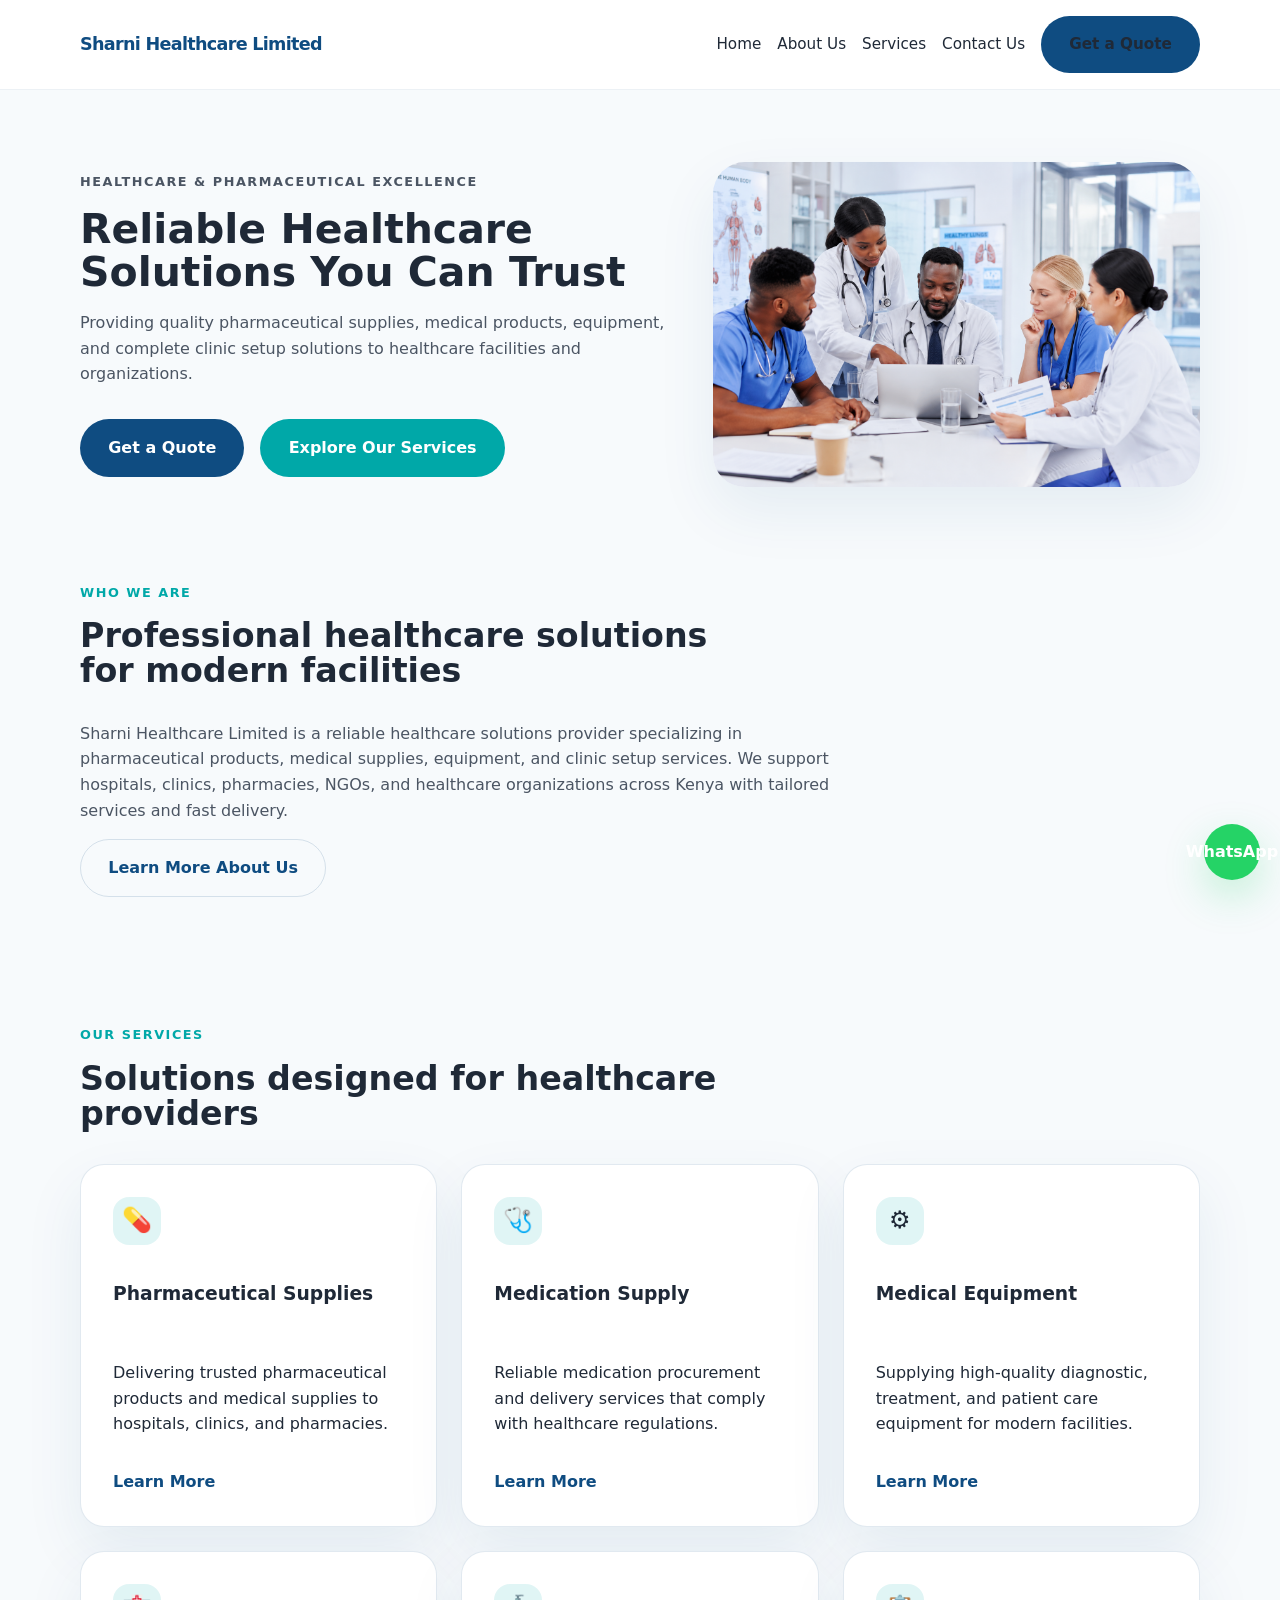
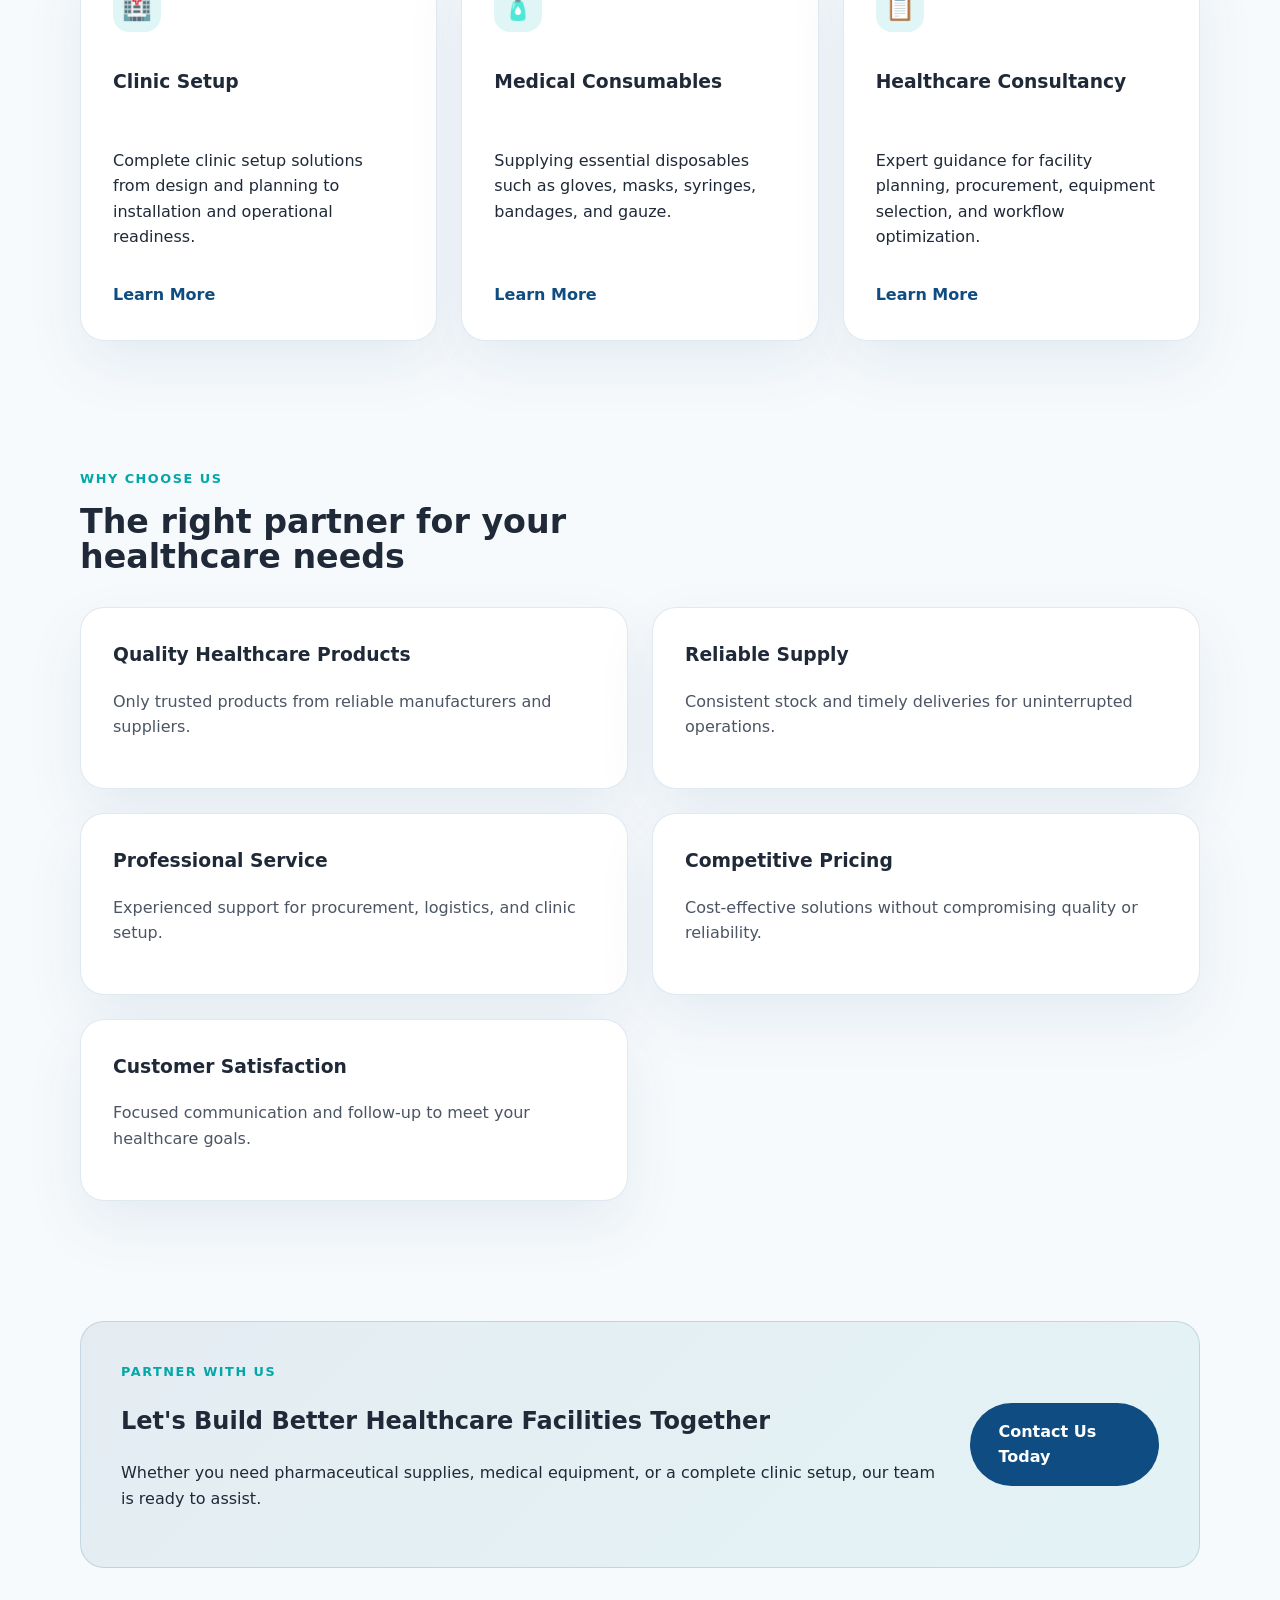
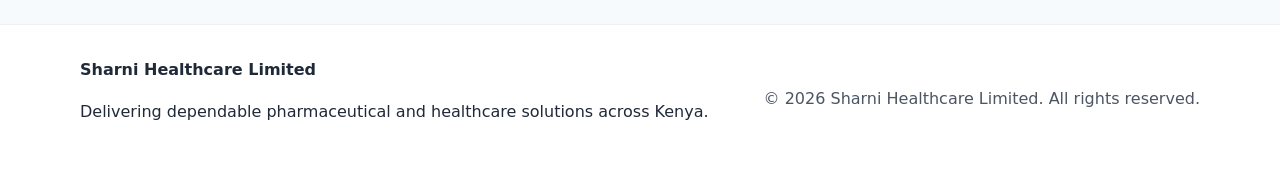
==== index.html @ fd028406 "Initial healthcare website" ====
<!DOCTYPE html>
<html lang="en">
<head>
  <meta charset="UTF-8" />
  <meta name="viewport" content="width=device-width, initial-scale=1.0" />
  <title>Sharni Healthcare Limited | Pharmaceutical & Healthcare Solutions</title>
  <meta name="description" content="Professional pharmaceutical supplies, medication, medical equipment, clinic setup, and healthcare solutions in Kenya." />
  <link rel="stylesheet" href="styles.css" />
</head>
<body>
  <header class="site-header">
    <div class="container header-inner">
      <a href="index.html" class="brand">Sharni Healthcare Limited</a>
      <button class="nav-toggle" aria-label="Toggle navigation">
        <span></span>
        <span></span>
        <span></span>
      </button>
      <nav class="site-nav">
        <a href="index.html">Home</a>
        <a href="about.html">About Us</a>
        <a href="services.html">Services</a>
        <a href="contact.html">Contact Us</a>
        <a href="contact.html" class="btn btn-primary nav-quote">Get a Quote</a>
      </nav>
    </div>
  </header>

  <main>
    <section class="hero">
      <div class="hero-content container">
        <div class="hero-copy">
          <p class="eyebrow">Healthcare & Pharmaceutical Excellence</p>
          <h1>Reliable Healthcare Solutions You Can Trust</h1>
          <p>Providing quality pharmaceutical supplies, medical products, equipment, and complete clinic setup solutions to healthcare facilities and organizations.</p>
          <div class="hero-actions">
            <a href="contact.html" class="btn btn-primary">Get a Quote</a>
            <a href="services.html" class="btn btn-secondary">Explore Our Services</a>
          </div>
        </div>
        <div class="hero-media">
          <img src="images/proffessionals.png" alt="Healthcare professionals collaborating in a medical environment" />
        </div>
      </div>
    </section>

    <section class="section intro-section" id="who-we-are">
      <div class="container">
        <div class="section-head">
          <p class="eyebrow">Who We Are</p>
          <h2>Professional healthcare solutions for modern facilities</h2>
        </div>
        <div class="section-copy">
          <p>Sharni Healthcare Limited is a reliable healthcare solutions provider specializing in pharmaceutical products, medical supplies, equipment, and clinic setup services. We support hospitals, clinics, pharmacies, NGOs, and healthcare organizations across Kenya with tailored services and fast delivery.</p>
          <a href="about.html" class="btn btn-tertiary">Learn More About Us</a>
        </div>
      </div>
    </section>

    <section class="section services-preview">
      <div class="container">
        <div class="section-head">
          <p class="eyebrow">Our Services</p>
          <h2>Solutions designed for healthcare providers</h2>
        </div>
        <div class="card-grid">
          <article class="service-card">
            <div class="icon">💊</div>
            <h3>Pharmaceutical Supplies</h3>
            <p>Delivering trusted pharmaceutical products and medical supplies to hospitals, clinics, and pharmacies.</p>
            <a href="services.html#pharmaceutical" class="link-button">Learn More</a>
          </article>
          <article class="service-card">
            <div class="icon">🩺</div>
            <h3>Medication Supply</h3>
            <p>Reliable medication procurement and delivery services that comply with healthcare regulations.</p>
            <a href="services.html#medication" class="link-button">Learn More</a>
          </article>
          <article class="service-card">
            <div class="icon">⚙️</div>
            <h3>Medical Equipment</h3>
            <p>Supplying high-quality diagnostic, treatment, and patient care equipment for modern facilities.</p>
            <a href="services.html#equipment" class="link-button">Learn More</a>
          </article>
          <article class="service-card">
            <div class="icon">🏥</div>
            <h3>Clinic Setup</h3>
            <p>Complete clinic setup solutions from design and planning to installation and operational readiness.</p>
            <a href="services.html#clinic-setup" class="link-button">Learn More</a>
          </article>
          <article class="service-card">
            <div class="icon">🧴</div>
            <h3>Medical Consumables</h3>
            <p>Supplying essential disposables such as gloves, masks, syringes, bandages, and gauze.</p>
            <a href="services.html#consumables" class="link-button">Learn More</a>
          </article>
          <article class="service-card">
            <div class="icon">📋</div>
            <h3>Healthcare Consultancy</h3>
            <p>Expert guidance for facility planning, procurement, equipment selection, and workflow optimization.</p>
            <a href="services.html#consultancy" class="link-button">Learn More</a>
          </article>
        </div>
      </div>
    </section>

    <section class="section why-choose">
      <div class="container">
        <div class="section-head">
          <p class="eyebrow">Why Choose Us</p>
          <h2>The right partner for your healthcare needs</h2>
        </div>
        <div class="benefits-grid">
          <div class="benefit-card"><h3>Quality Healthcare Products</h3><p>Only trusted products from reliable manufacturers and suppliers.</p></div>
          <div class="benefit-card"><h3>Reliable Supply</h3><p>Consistent stock and timely deliveries for uninterrupted operations.</p></div>
          <div class="benefit-card"><h3>Professional Service</h3><p>Experienced support for procurement, logistics, and clinic setup.</p></div>
          <div class="benefit-card"><h3>Competitive Pricing</h3><p>Cost-effective solutions without compromising quality or reliability.</p></div>
          <div class="benefit-card"><h3>Customer Satisfaction</h3><p>Focused communication and follow-up to meet your healthcare goals.</p></div>
        </div>
      </div>
    </section>

    <section class="section cta-section">
      <div class="container cta-panel">
        <div>
          <p class="eyebrow">Partner with us</p>
          <h2>Let's Build Better Healthcare Facilities Together</h2>
          <p>Whether you need pharmaceutical supplies, medical equipment, or a complete clinic setup, our team is ready to assist.</p>
        </div>
        <a href="contact.html" class="btn btn-primary">Contact Us Today</a>
      </div>
    </section>
  </main>

  <footer class="site-footer">
    <div class="container footer-inner">
      <div>
        <p class="footer-brand">Sharni Healthcare Limited</p>
        <p>Delivering dependable pharmaceutical and healthcare solutions across Kenya.</p>
      </div>
      <p class="footer-copy">© 2026 Sharni Healthcare Limited. All rights reserved.</p>
    </div>
  </footer>

  <a href="https://wa.me/254000000000" class="whatsapp-float" aria-label="Contact us on WhatsApp">WhatsApp</a>
  <script src="script.js"></script>
</body>
</html>
---- styles.css ----
:root {
  --primary: #0F4C81;
  --secondary: #00A8A8;
  --background: #F7FAFC;
  --surface: #FFFFFF;
  --text: #1F2937;
  --muted: #4B5563;
  --border: rgba(15, 76, 129, 0.12);
  --shadow: 0 24px 60px rgba(15, 76, 129, 0.08);
  --radius: 24px;
}

* {
  box-sizing: border-box;
}

html {
  scroll-behavior: smooth;
}

body {
  margin: 0;
  background: var(--background);
  color: var(--text);
  font-family: Inter, system-ui, -apple-system, BlinkMacSystemFont, 'Segoe UI', sans-serif;
  line-height: 1.6;
}

a {
  color: inherit;
  text-decoration: none;
}

img {
  max-width: 100%;
  display: block;
}

.container {
  width: min(1120px, calc(100% - 2rem));
  margin: 0 auto;
}

.site-header {
  position: sticky;
  top: 0;
  z-index: 20;
  background: rgba(255,255,255,0.95);
  backdrop-filter: blur(14px);
  border-bottom: 1px solid rgba(15, 76, 129, 0.08);
}

.header-inner {
  display: flex;
  justify-content: space-between;
  align-items: center;
  gap: 1rem;
  padding: 1rem 0;
}

.brand {
  font-weight: 700;
  font-size: 1.1rem;
  letter-spacing: -0.04em;
  color: var(--primary);
}

.site-nav {
  display: flex;
  align-items: center;
  gap: 1rem;
  flex-wrap: wrap;
}

.site-nav a {
  font-size: 0.95rem;
  color: var(--text);
}

.nav-quote {
  padding: 0.85rem 1.35rem;
}

.nav-toggle {
  display: none;
  border: none;
  background: transparent;
  cursor: pointer;
  gap: 0.3rem;
  padding: 0.5rem;
}

.nav-toggle span {
  width: 24px;
  height: 3px;
  display: block;
  background: var(--text);
  border-radius: 999px;
}

.hero {
  padding: 4.5rem 0 2rem;
}

.hero-content {
  display: grid;
  grid-template-columns: minmax(0, 1.2fr) minmax(320px, 1fr);
  align-items: center;
  gap: 3rem;
}

.hero-copy {
  max-width: 620px;
}

.eyebrow {
  margin: 0 0 1rem;
  color: var(--secondary);
  font-weight: 700;
  text-transform: uppercase;
  letter-spacing: 0.12em;
  font-size: 0.8rem;
}

.hero-copy h1,
.page-hero h1,
.section-head h2 {
  margin: 0;
  font-size: clamp(2rem, 3.2vw, 3.75rem);
  line-height: 1.05;
}

.hero-copy p,
.section-copy p,
.page-hero p,
.benefit-card p,
.service-block p,
.value-card p,
.contact-info div {
  color: var(--muted);
}

.hero-actions {
  display: flex;
  gap: 1rem;
  flex-wrap: wrap;
  margin-top: 2rem;
}

.btn {
  display: inline-flex;
  align-items: center;
  justify-content: center;
  border-radius: 999px;
  border: 1px solid transparent;
  padding: 0.95rem 1.7rem;
  font-weight: 700;
  transition: transform 0.25s ease, background-color 0.25s ease, color 0.25s ease, border-color 0.25s ease;
}

.btn:hover {
  transform: translateY(-2px);
}

.btn-primary {
  background: var(--primary);
  color: #fff;
}

.btn-primary:hover {
  background: #093556;
}

.btn-secondary {
  background: var(--secondary);
  color: #fff;
}

.btn-secondary:hover {
  background: #008e8e;
}

.btn-tertiary {
  background: transparent;
  color: var(--primary);
  border-color: rgba(15, 76, 129, 0.15);
}

.hero-media {
  border-radius: 32px;
  overflow: hidden;
  box-shadow: var(--shadow);
}

.section {
  padding: 4rem 0;
}

.section-head {
  max-width: 660px;
  margin-bottom: 2rem;
}

.section-head h2 {
  font-size: clamp(2rem, 2.6vw, 2.75rem);
}

.section-copy {
  max-width: 760px;
}

.card-grid {
  display: grid;
  grid-template-columns: repeat(3, minmax(0, 1fr));
  gap: 1.5rem;
}

.service-card,
.value-card,
.benefit-card,
.image-card,
.map-card,
.contact-info-panel,
.contact-form-panel {
  background: var(--surface);
  border: 1px solid var(--border);
  border-radius: var(--radius);
  box-shadow: var(--shadow);
  padding: 2rem;
}

.service-card {
  display: flex;
  flex-direction: column;
  gap: 1rem;
}

.service-card:hover {
  transform: translateY(-4px);
}

.icon {
  width: 3rem;
  height: 3rem;
  display: grid;
  place-items: center;
  border-radius: 1rem;
  background: rgba(0, 168, 168, 0.12);
  font-size: 1.5rem;
}

.link-button {
  margin-top: auto;
  color: var(--primary);
  font-weight: 700;
}

.benefits-grid,
.values-grid,
.about-grid,
.contact-grid {
  display: grid;
  gap: 1.5rem;
}

.benefits-grid {
  grid-template-columns: repeat(2, minmax(0, 1fr));
}

.benefit-card {
  padding: 2rem;
}

.benefit-card h3,
.value-card h3,
.service-block h2 {
  margin-top: 0;
}

.cta-section {
  padding: 3.5rem 0;
}

.cta-panel {
  display: flex;
  align-items: center;
  justify-content: space-between;
  gap: 2rem;
  background: linear-gradient(135deg, rgba(15, 76, 129, 0.08), rgba(0, 168, 168, 0.08));
  border: 1px solid rgba(15, 76, 129, 0.16);
  border-radius: var(--radius);
  padding: 2.5rem;
}

.page-hero {
  padding: 5rem 0 3rem;
}

.page-hero-alt {
  background: linear-gradient(180deg, #f8fbff 0%, #ffffff 100%);
  padding: 4rem 0;
}

.service-block {
  display: grid;
  grid-template-columns: 1fr 280px;
  gap: 2rem;
  align-items: start;
  margin-bottom: 2rem;
}

.service-list ul {
  list-style: none;
  margin: 0;
  padding: 0;
  color: var(--text);
}

.service-list li {
  position: relative;
  padding-left: 1.5rem;
  margin-bottom: 0.85rem;
}

.service-list li::before {
  content: '•';
  position: absolute;
  left: 0;
  color: var(--secondary);
}

.contact-section {
  padding-bottom: 5rem;
}

.contact-grid {
  grid-template-columns: 1.1fr 0.9fr;
}

.contact-info-panel {
  display: grid;
  gap: 1.5rem;
}

.contact-info div {
  padding: 0.7rem 0;
  border-bottom: 1px solid rgba(15, 76, 129, 0.08);
}

.contact-info div:last-child {
  border-bottom: none;
}

.map-card {
  overflow: hidden;
  border-radius: 24px;
  height: 320px;
}

.map-card iframe {
  width: 100%;
  height: 100%;
  border: 0;
}

.contact-form {
  display: grid;
  gap: 1rem;
}

.form-row {
  display: grid;
  gap: 0.5rem;
}

.form-row label {
  font-weight: 600;
}

.form-row input,
.form-row textarea {
  width: 100%;
  border: 1px solid rgba(15, 76, 129, 0.13);
  border-radius: 16px;
  padding: 1rem;
  background: #fff;
  color: var(--text);
}

.form-row input:focus,
.form-row textarea:focus {
  outline: none;
  border-color: var(--secondary);
  box-shadow: 0 0 0 4px rgba(0, 168, 168, 0.15);
}

.form-message {
  margin: 0;
  color: var(--primary);
  min-height: 2rem;
}

.site-footer {
  background: var(--surface);
  border-top: 1px solid rgba(15, 76, 129, 0.08);
}

.footer-inner {
  display: flex;
  justify-content: space-between;
  align-items: center;
  gap: 1rem;
  padding: 2rem 0;
}

.footer-brand {
  font-weight: 700;
  margin: 0 0 0.25rem;
}

.footer-copy {
  margin: 0;
  color: var(--muted);
}

.whatsapp-float {
  position: fixed;
  right: 1.25rem;
  bottom: 1.25rem;
  z-index: 30;
  display: inline-flex;
  align-items: center;
  justify-content: center;
  width: 3.5rem;
  height: 3.5rem;
  border-radius: 50%;
  background: #25D366;
  color: #fff;
  font-weight: 700;
  text-decoration: none;
  box-shadow: 0 16px 40px rgba(37, 211, 102, 0.25);
}

@media (max-width: 1024px) {
  .hero-content,
  .service-block,
  .about-grid,
  .values-grid,
  .contact-grid,
  .benefits-grid,
  .card-grid {
    grid-template-columns: 1fr;
  }

  .cta-panel {
    text-align: center;
    justify-items: center;
  }
}

@media (max-width: 768px) {
  .site-nav {
    position: fixed;
    top: 72px;
    right: 1rem;
    left: 1rem;
    background: rgba(255,255,255,0.98);
    border: 1px solid rgba(15, 76, 129, 0.1);
    box-shadow: 0 24px 80px rgba(15, 76, 129, 0.12);
    flex-direction: column;
    gap: 0;
    padding: 1rem;
    border-radius: 20px;
    transform: translateY(-120%);
    opacity: 0;
    pointer-events: none;
    transition: transform 0.3s ease, opacity 0.3s ease;
  }

  .site-nav.open {
    transform: translateY(0);
    opacity: 1;
    pointer-events: auto;
  }

  .site-nav a {
    padding: 0.9rem 0;
    border-bottom: 1px solid rgba(15, 76, 129, 0.08);
  }

  .site-nav a:last-child {
    border-bottom: none;
  }

  .nav-toggle {
    display: inline-flex;
  }

  .hero {
    padding-top: 3rem;
  }

  .section {
    padding: 3rem 0;
  }

  .hero-copy h1,
  .page-hero h1,
  .section-head h2 {
    font-size: 2.5rem;
  }

  .contact-section {
    padding-bottom: 3rem;
  }

  .footer-inner {
    flex-direction: column;
    align-items: flex-start;
  }
}

@media (max-width: 520px) {
  .container {
    width: calc(100% - 1.5rem);
  }

  .hero-actions,
  .cta-panel {
    flex-direction: column;
    align-items: stretch;
  }

  .btn {
    width: 100%;
  }

  .section-head h2 {
    font-size: 2rem;
  }

  .form-row input,
  .form-row textarea {
    padding: 0.95rem;
  }
}
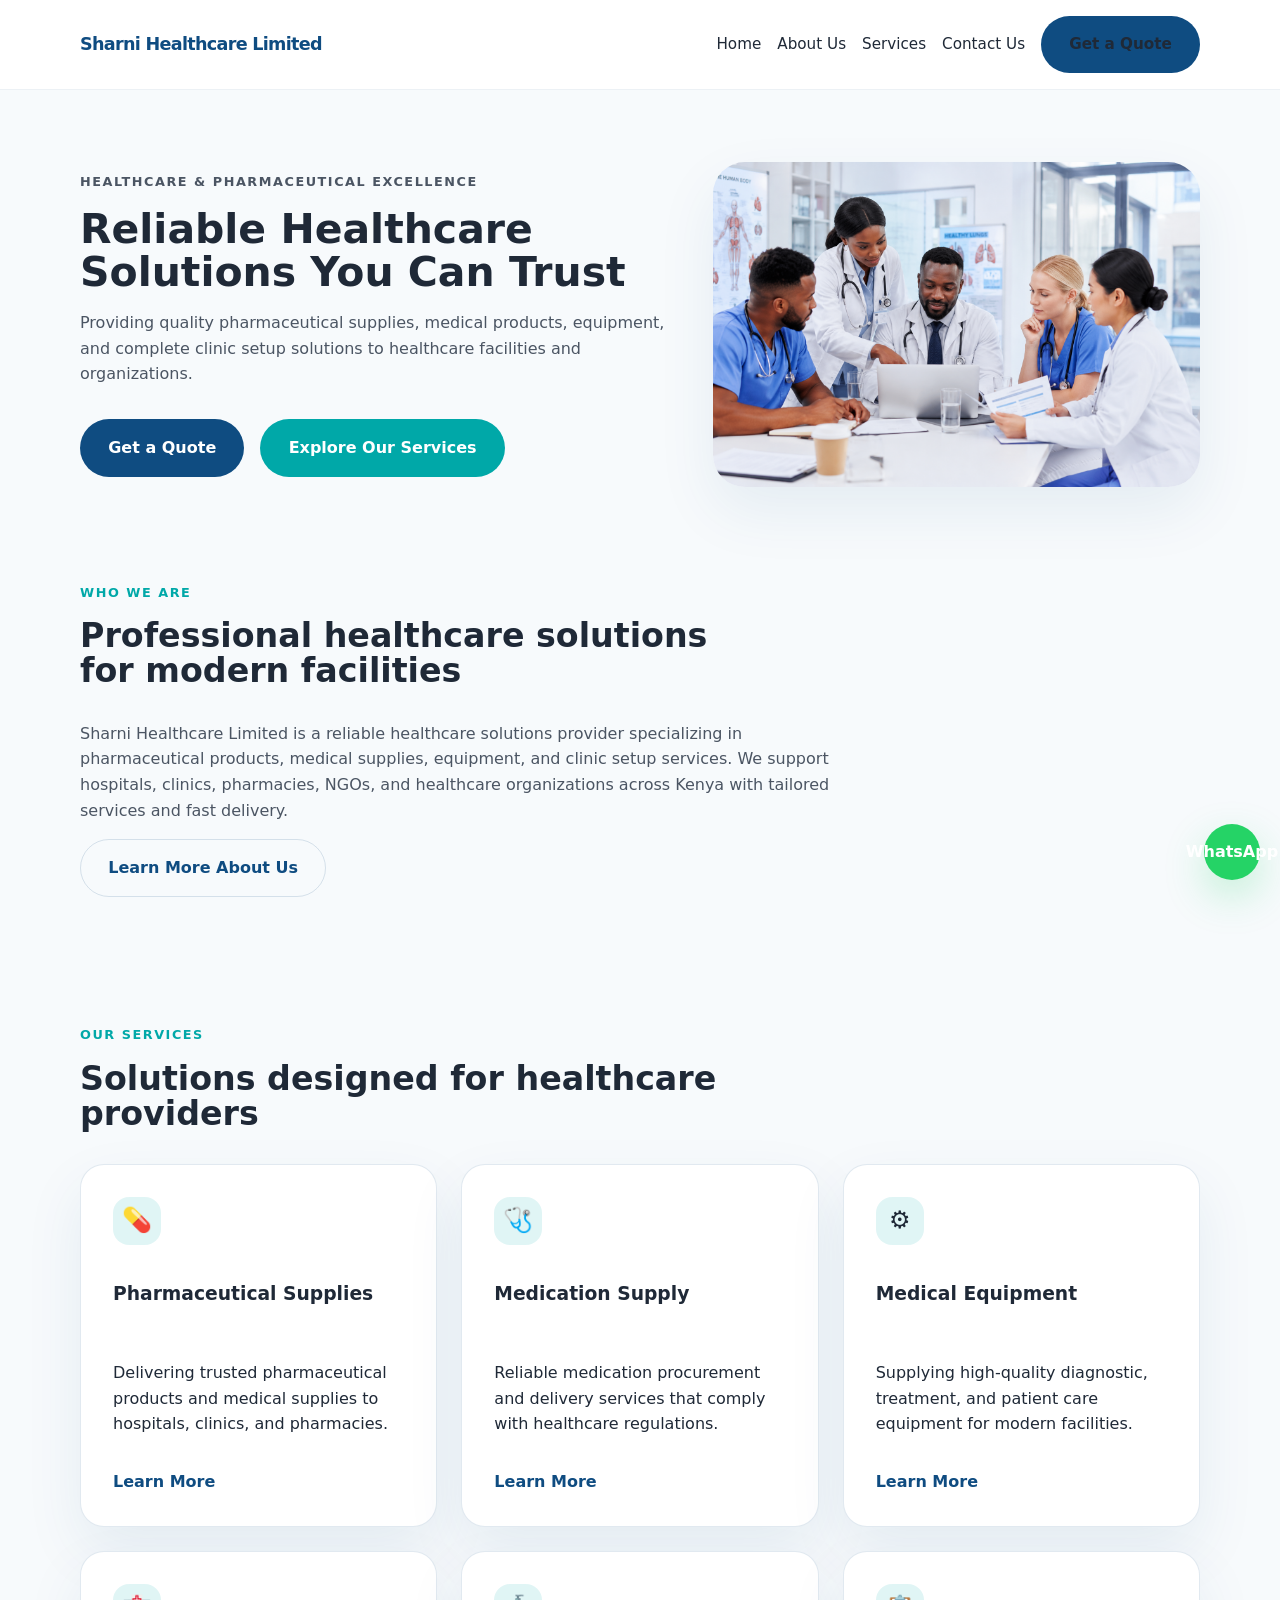
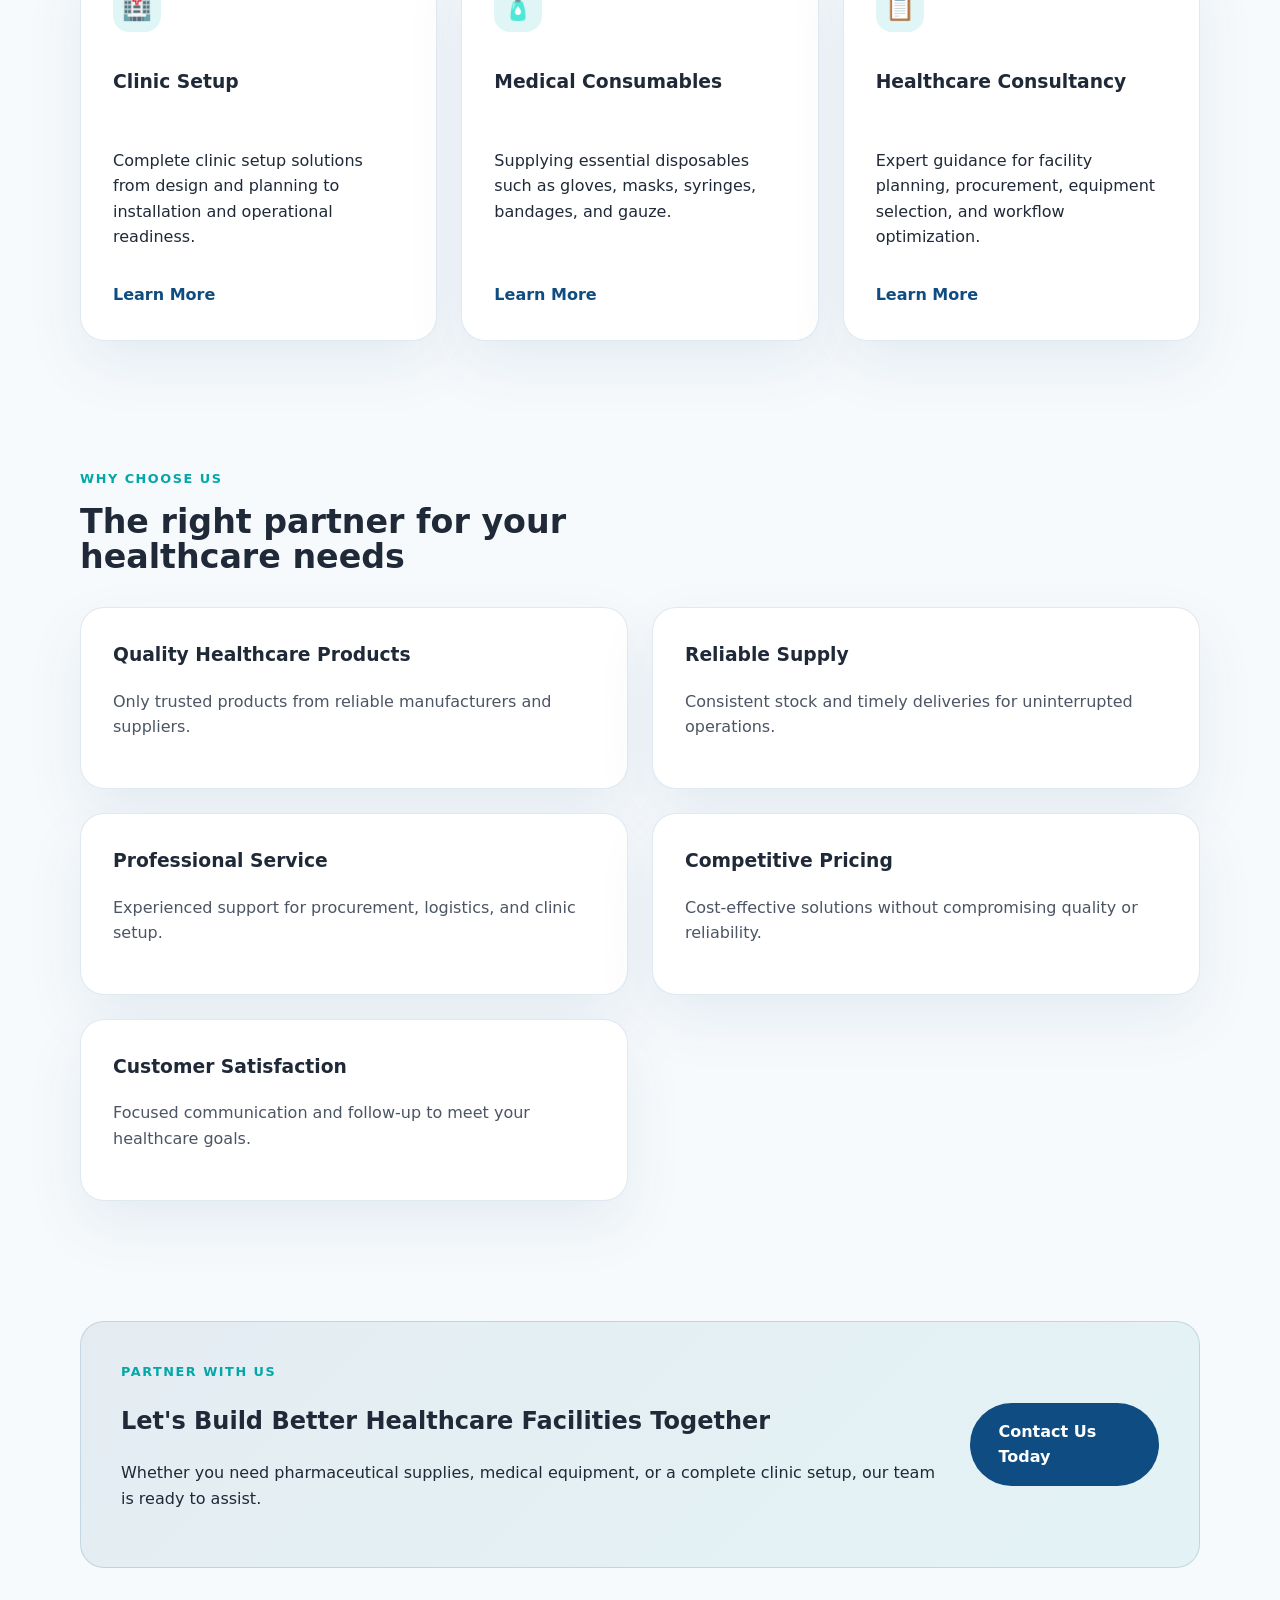
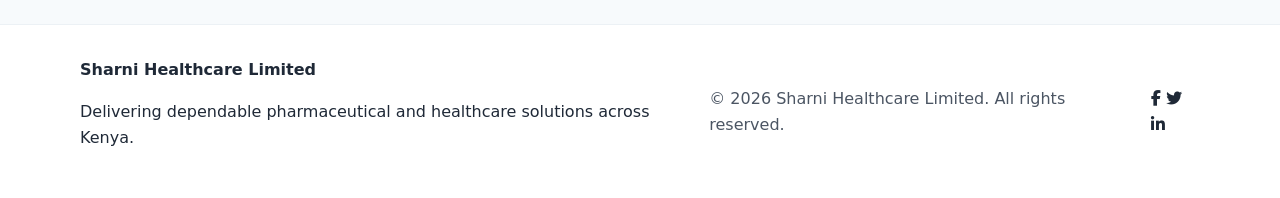
==== commit f49d0d16: "Update contact form" ====
--- a/index.html
+++ b/index.html
@@ -6,6 +6,10 @@
   <title>Sharni Healthcare Limited | Pharmaceutical & Healthcare Solutions</title>
   <meta name="description" content="Professional pharmaceutical supplies, medication, medical equipment, clinic setup, and healthcare solutions in Kenya." />
   <link rel="stylesheet" href="styles.css" />
+  <link
+  rel="stylesheet"
+  href="https://cdnjs.cloudflare.com/ajax/libs/font-awesome/6.5.2/css/all.min.css"
+   >
 </head>
 <body>
   <header class="site-header">
@@ -139,10 +143,15 @@
         <p>Delivering dependable pharmaceutical and healthcare solutions across Kenya.</p>
       </div>
       <p class="footer-copy">© 2026 Sharni Healthcare Limited. All rights reserved.</p>
+      <div class="social-links">
+        <a href="https://www.facebook.com/sharnihealthcare" target="_blank" aria-label="Follow us on Facebook"><i class="fab fa-facebook-f"></i></a>
+        <a href="https://www.twitter.com/sharnihealthcare" target="_blank" aria-label="Follow us on Twitter"><i class="fab fa-twitter"></i></a>
+        <a href="https://www.linkedin.com/company/sharnihealthcare" target="_blank" aria-label="Follow us on LinkedIn"><i class="fab fa-linkedin-in"></i></a>
+      </div>
     </div>
   </footer>
 
-  <a href="https://wa.me/254000000000" class="whatsapp-float" aria-label="Contact us on WhatsApp">WhatsApp</a>
+  <a href="https://wa.me/+25419205666" class="whatsapp-float" aria-label="Contact us on WhatsApp">WhatsApp</a>
   <script src="script.js"></script>
 </body>
 </html>
--- a/styles.css
+++ b/styles.css
@@ -543,4 +543,12 @@
   .form-row textarea {
     padding: 0.95rem;
   }
-}
+
+#social-links {
+  display: flex;
+  gap: 1rem;
+  margin-top: 1rem;
+  
+  
+}
+   }
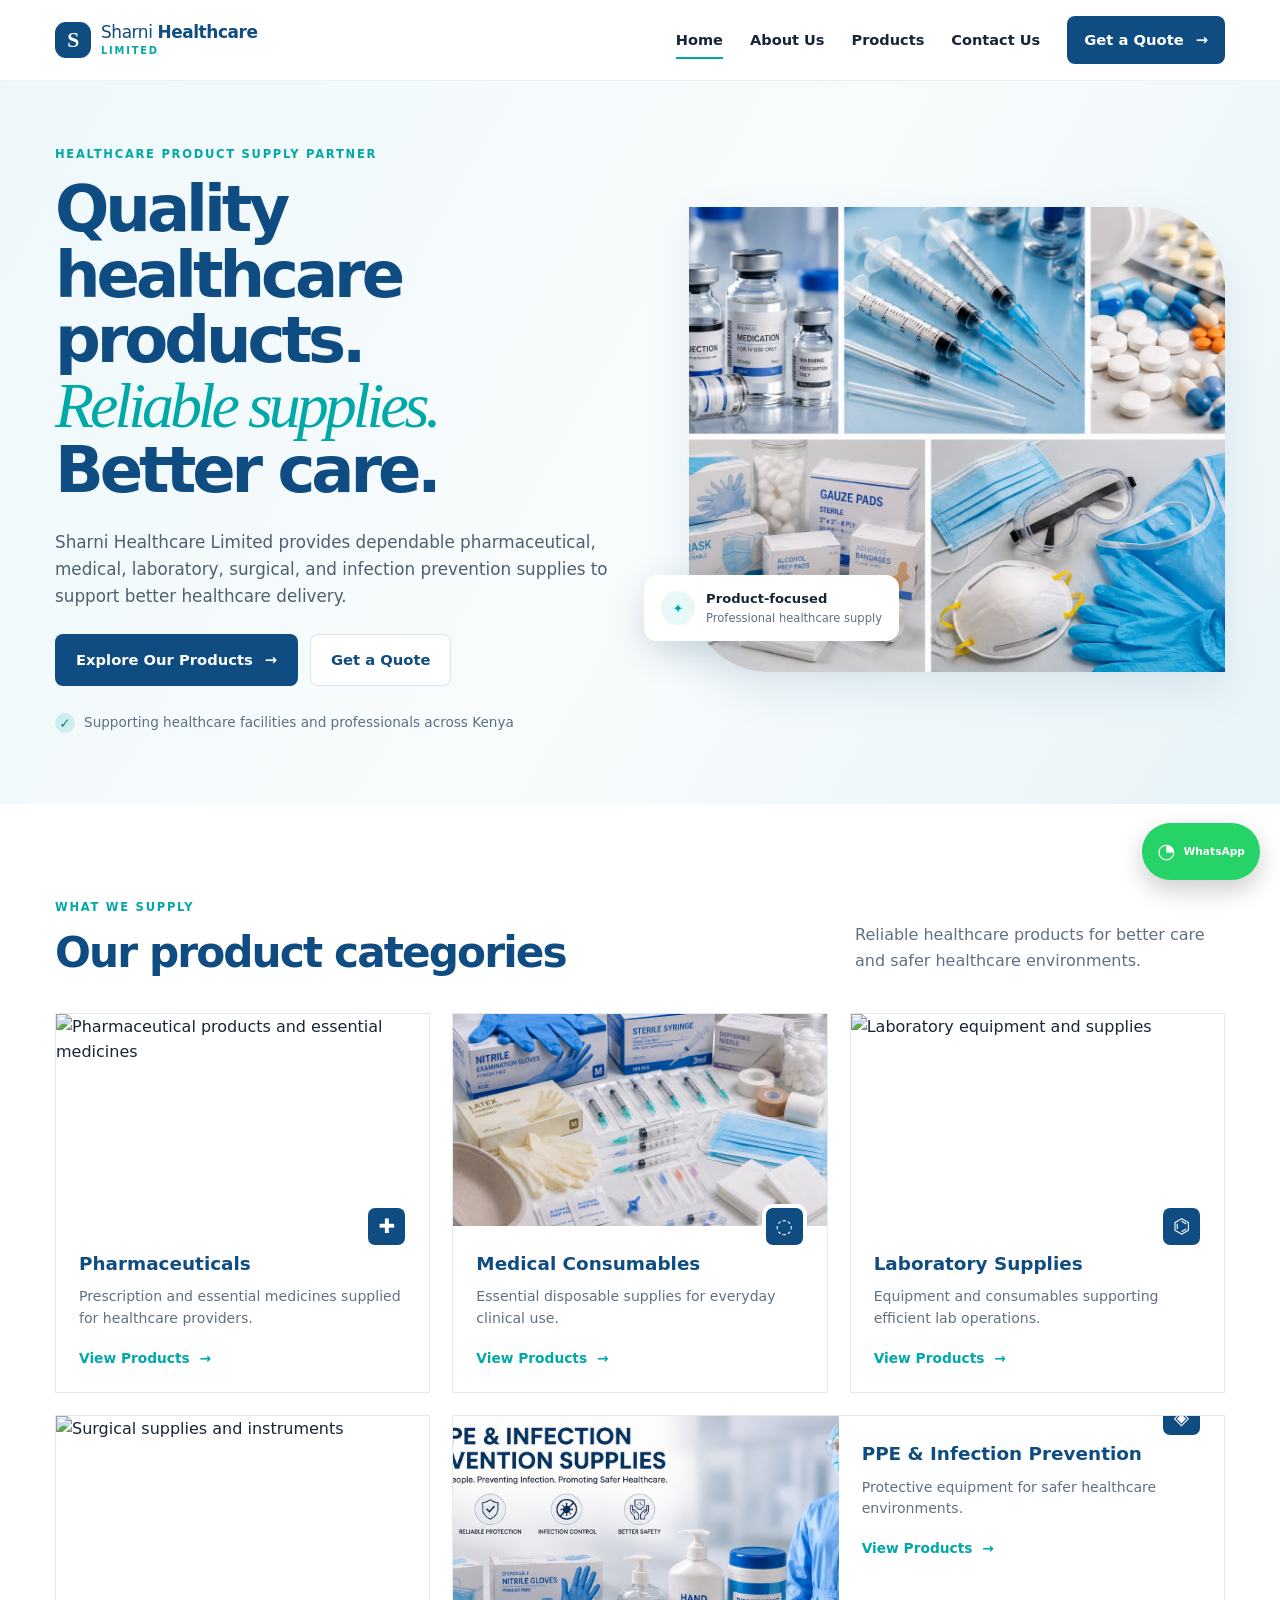
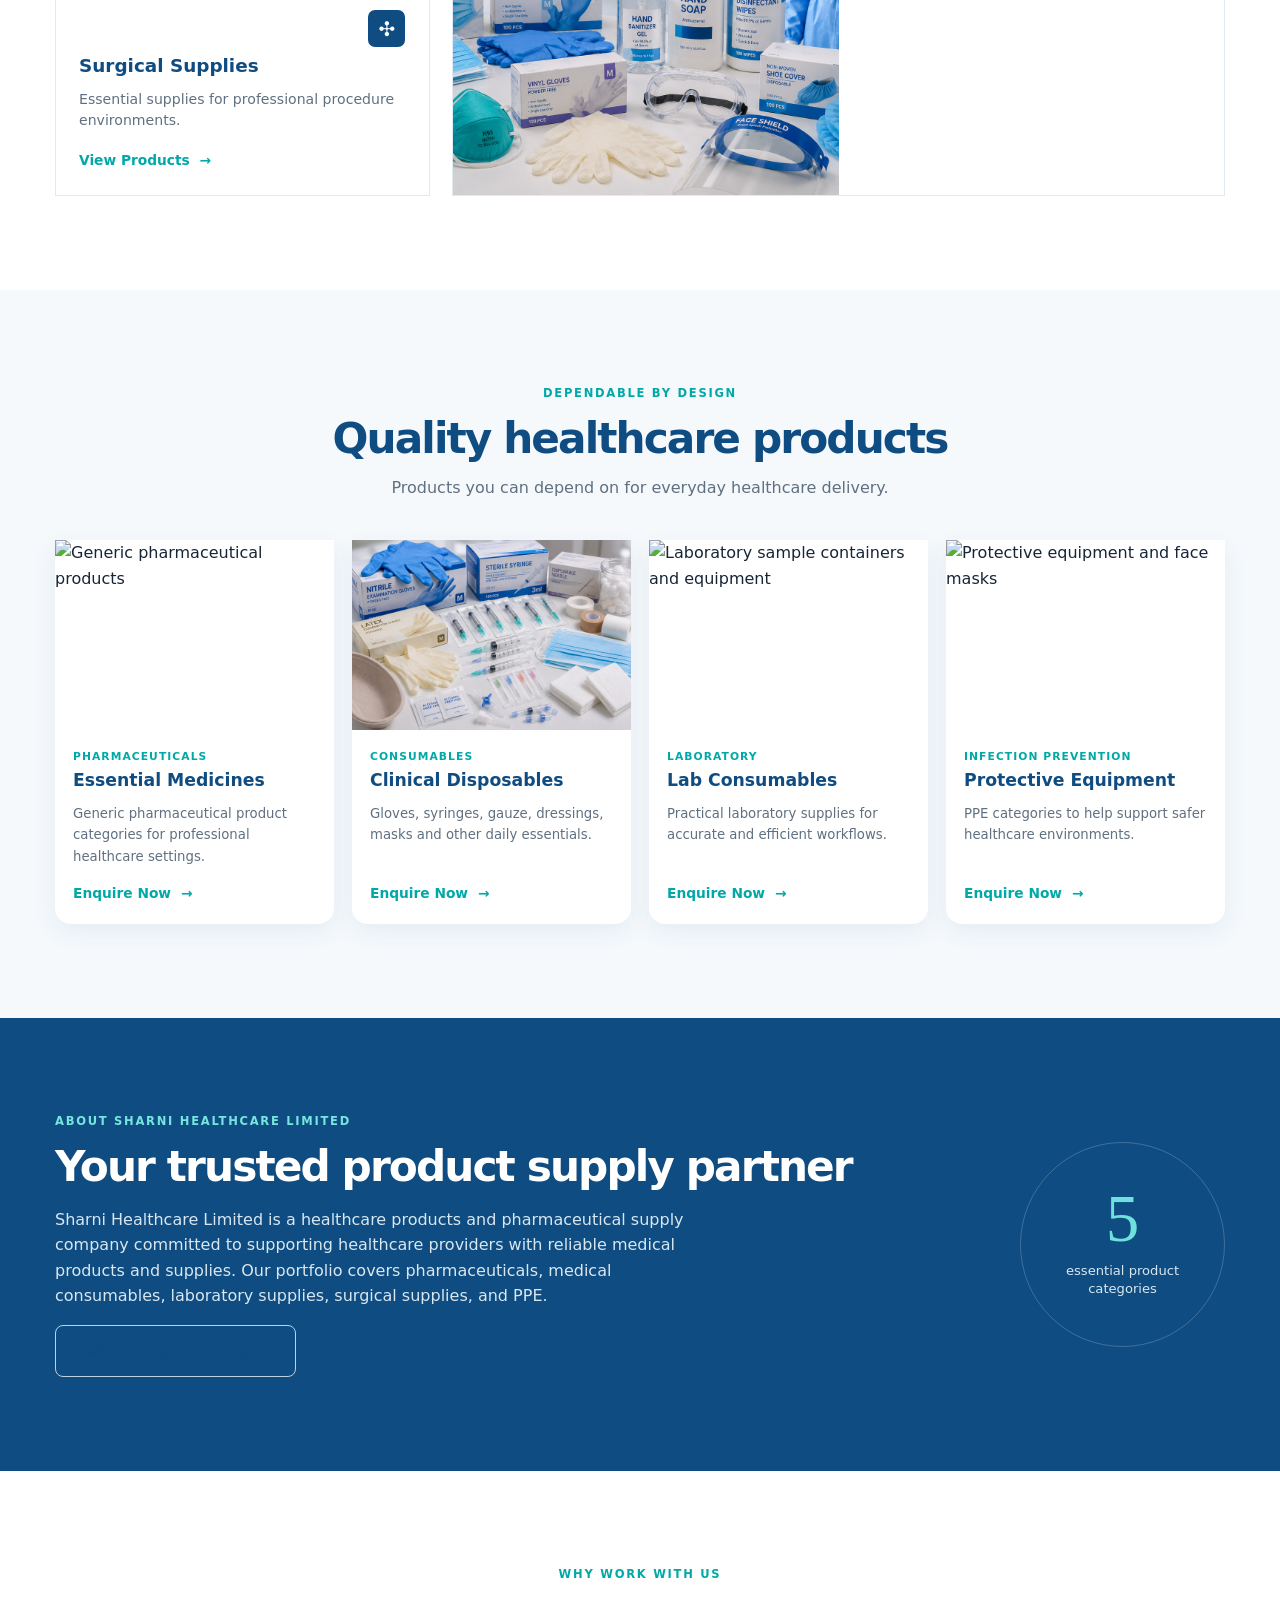
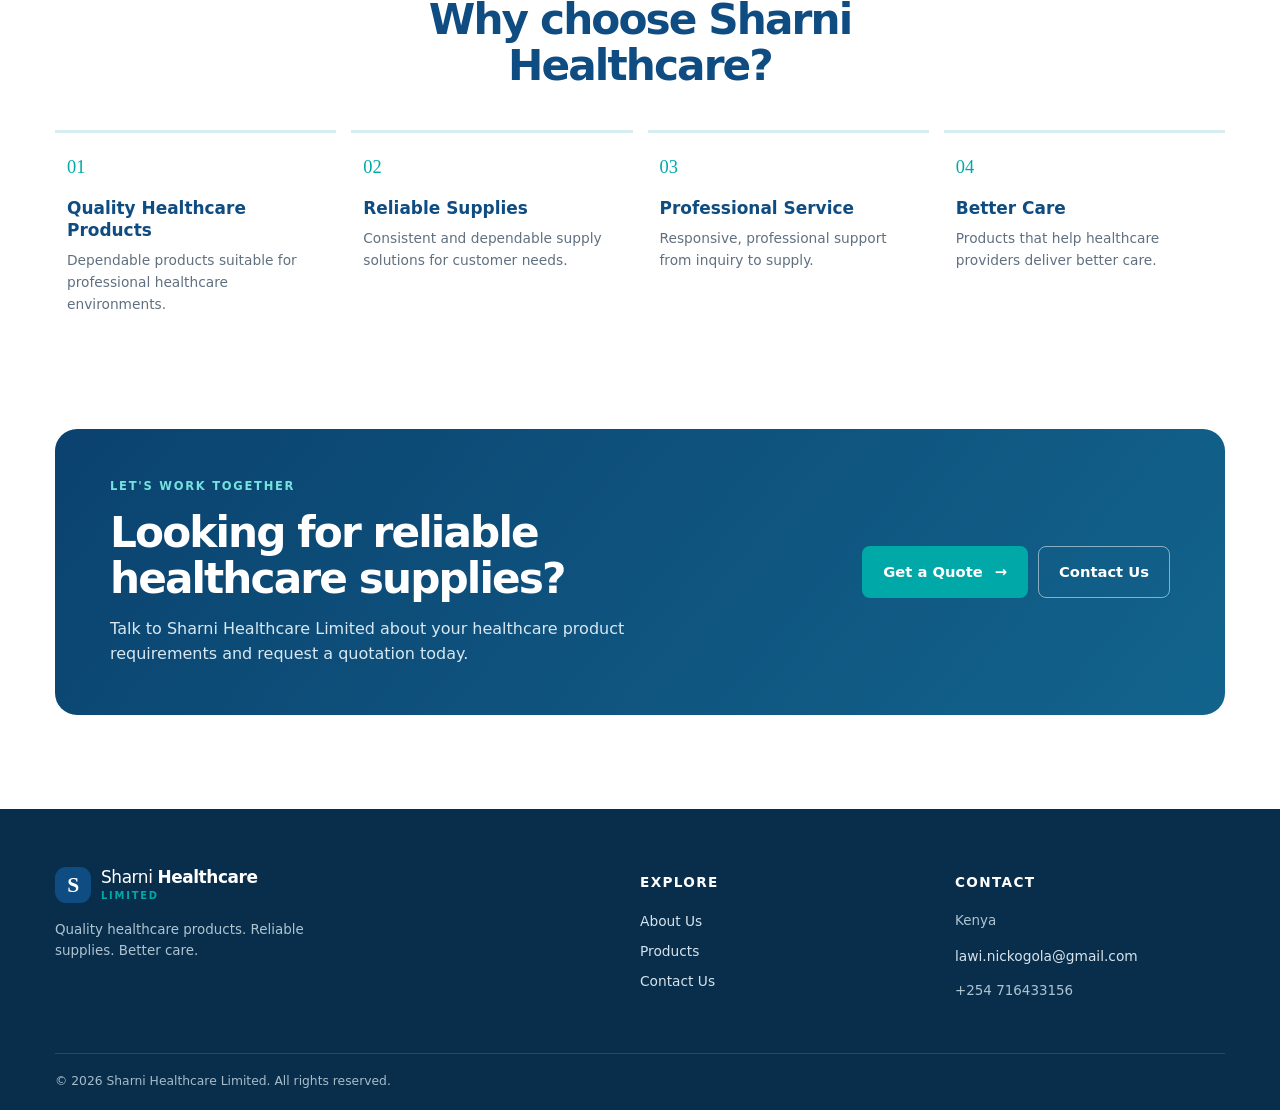
==== commit 2847826b: "Connect contact form to Web3Forms" ====
--- a/index.html
+++ b/index.html
@@ -1,157 +1,77 @@
-<!DOCTYPE html>
+<!doctype html>
 <html lang="en">
 <head>
-  <meta charset="UTF-8" />
-  <meta name="viewport" content="width=device-width, initial-scale=1.0" />
-  <title>Sharni Healthcare Limited | Pharmaceutical & Healthcare Solutions</title>
-  <meta name="description" content="Professional pharmaceutical supplies, medication, medical equipment, clinic setup, and healthcare solutions in Kenya." />
-  <link rel="stylesheet" href="styles.css" />
-  <link
-  rel="stylesheet"
-  href="https://cdnjs.cloudflare.com/ajax/libs/font-awesome/6.5.2/css/all.min.css"
-   >
+  <meta charset="utf-8">
+  <meta name="viewport" content="width=device-width, initial-scale=1">
+  <title>Sharni Healthcare Limited | Quality Healthcare Products & Reliable Supplies</title>
+  <meta name="description" content="Sharni Healthcare Limited provides pharmaceuticals, medical consumables, laboratory supplies, surgical supplies, PPE, and infection prevention products in Kenya.">
+  <link rel="preconnect" href="https://images.unsplash.com">
+  <link rel="stylesheet" href="styles.css">
 </head>
 <body>
   <header class="site-header">
     <div class="container header-inner">
-      <a href="index.html" class="brand">Sharni Healthcare Limited</a>
-      <button class="nav-toggle" aria-label="Toggle navigation">
-        <span></span>
-        <span></span>
-        <span></span>
-      </button>
-      <nav class="site-nav">
-        <a href="index.html">Home</a>
-        <a href="about.html">About Us</a>
-        <a href="services.html">Services</a>
-        <a href="contact.html">Contact Us</a>
-        <a href="contact.html" class="btn btn-primary nav-quote">Get a Quote</a>
+      <a class="brand" href="index.html" aria-label="Sharni Healthcare Limited home"><span class="brand-mark">S</span><span>Sharni <b>Healthcare</b><small>Limited</small></span></a>
+      <button class="nav-toggle" aria-expanded="false" aria-controls="site-nav"><span></span><span></span><span></span><span class="sr-only">Menu</span></button>
+      <nav class="site-nav" id="site-nav">
+        <a class="active" href="index.html">Home</a><a href="about.html">About Us</a><a href="products.html">Products</a><a href="contact.html">Contact Us</a><a class="btn btn-primary nav-quote" href="contact.html">Get a Quote <span>→</span></a>
       </nav>
     </div>
   </header>
 
   <main>
     <section class="hero">
-      <div class="hero-content container">
-        <div class="hero-copy">
-          <p class="eyebrow">Healthcare & Pharmaceutical Excellence</p>
-          <h1>Reliable Healthcare Solutions You Can Trust</h1>
-          <p>Providing quality pharmaceutical supplies, medical products, equipment, and complete clinic setup solutions to healthcare facilities and organizations.</p>
-          <div class="hero-actions">
-            <a href="contact.html" class="btn btn-primary">Get a Quote</a>
-            <a href="services.html" class="btn btn-secondary">Explore Our Services</a>
-          </div>
+      <div class="container hero-grid">
+        <div class="hero-copy reveal">
+          <p class="eyebrow">Healthcare product supply partner</p>
+          <h1>Quality healthcare products.<br><em>Reliable supplies.</em><br>Better care.</h1>
+          <p class="lead">Sharni Healthcare Limited provides dependable pharmaceutical, medical, laboratory, surgical, and infection prevention supplies to support better healthcare delivery.</p>
+          <div class="hero-actions"><a class="btn btn-primary" href="products.html">Explore Our Products <span>→</span></a><a class="btn btn-light" href="contact.html">Get a Quote</a></div>
+          <div class="hero-note"><span class="check">✓</span> Supporting healthcare facilities and professionals across Kenya</div>
         </div>
-        <div class="hero-media">
-          <img src="images/proffessionals.png" alt="Healthcare professionals collaborating in a medical environment" />
+        <div class="hero-visual reveal">
+          <img src="images/medical products.png" alt="Medical products including vials, syringes, tablets and protective equipment">
+          <div class="hero-badge"><span class="badge-icon">✦</span><span><b>Product-focused</b><small>Professional healthcare supply</small></span></div>
         </div>
       </div>
     </section>
 
-    <section class="section intro-section" id="who-we-are">
+    <section class="section categories-section">
       <div class="container">
-        <div class="section-head">
-          <p class="eyebrow">Who We Are</p>
-          <h2>Professional healthcare solutions for modern facilities</h2>
-        </div>
-        <div class="section-copy">
-          <p>Sharni Healthcare Limited is a reliable healthcare solutions provider specializing in pharmaceutical products, medical supplies, equipment, and clinic setup services. We support hospitals, clinics, pharmacies, NGOs, and healthcare organizations across Kenya with tailored services and fast delivery.</p>
-          <a href="about.html" class="btn btn-tertiary">Learn More About Us</a>
+        <div class="section-heading reveal"><div><p class="eyebrow">What we supply</p><h2>Our product categories</h2></div><p>Reliable healthcare products for better care and safer healthcare environments.</p></div>
+        <div class="category-grid">
+          <article class="category-card reveal"><img src="https://images.unsplash.com/photo-1550572017-4fcdbb59cc32?auto=format&fit=crop&w=900&q=85" alt="Pharmaceutical products and essential medicines"><div class="category-card-content"><span class="card-icon">✚</span><h3>Pharmaceuticals</h3><p>Prescription and essential medicines supplied for healthcare providers.</p><a href="products.html#pharmaceuticals">View Products <b>→</b></a></div></article>
+          <article class="category-card reveal"><img src="images/Medical gloves,syranges.png" alt="Medical gloves, syringes and consumables"><div class="category-card-content"><span class="card-icon">◌</span><h3>Medical Consumables</h3><p>Essential disposable supplies for everyday clinical use.</p><a href="products.html#consumables">View Products <b>→</b></a></div></article>
+          <article class="category-card reveal"><img src="https://images.unsplash.com/photo-1579165466991-467135ad3110?auto=format&fit=crop&w=900&q=85" alt="Laboratory equipment and supplies"><div class="category-card-content"><span class="card-icon">⌬</span><h3>Laboratory Supplies</h3><p>Equipment and consumables supporting efficient lab operations.</p><a href="products.html#laboratory">View Products <b>→</b></a></div></article>
+          <article class="category-card reveal"><img src="https://images.unsplash.com/photo-1582719478250-c89cae4dc85b?auto=format&fit=crop&w=900&q=85" alt="Surgical supplies and instruments"><div class="category-card-content"><span class="card-icon">✣</span><h3>Surgical Supplies</h3><p>Essential supplies for professional procedure environments.</p><a href="products.html#surgical">View Products <b>→</b></a></div></article>
+          <article class="category-card featured reveal"><img src="images/PPE.png" alt="PPE and infection prevention supplies"><div class="category-card-content"><span class="card-icon">◈</span><h3>PPE &amp; Infection Prevention</h3><p>Protective equipment for safer healthcare environments.</p><a href="products.html#ppe">View Products <b>→</b></a></div></article>
         </div>
       </div>
     </section>
 
-    <section class="section services-preview">
+    <section class="section products-preview">
       <div class="container">
-        <div class="section-head">
-          <p class="eyebrow">Our Services</p>
-          <h2>Solutions designed for healthcare providers</h2>
-        </div>
-        <div class="card-grid">
-          <article class="service-card">
-            <div class="icon">💊</div>
-            <h3>Pharmaceutical Supplies</h3>
-            <p>Delivering trusted pharmaceutical products and medical supplies to hospitals, clinics, and pharmacies.</p>
-            <a href="services.html#pharmaceutical" class="link-button">Learn More</a>
-          </article>
-          <article class="service-card">
-            <div class="icon">🩺</div>
-            <h3>Medication Supply</h3>
-            <p>Reliable medication procurement and delivery services that comply with healthcare regulations.</p>
-            <a href="services.html#medication" class="link-button">Learn More</a>
-          </article>
-          <article class="service-card">
-            <div class="icon">⚙️</div>
-            <h3>Medical Equipment</h3>
-            <p>Supplying high-quality diagnostic, treatment, and patient care equipment for modern facilities.</p>
-            <a href="services.html#equipment" class="link-button">Learn More</a>
-          </article>
-          <article class="service-card">
-            <div class="icon">🏥</div>
-            <h3>Clinic Setup</h3>
-            <p>Complete clinic setup solutions from design and planning to installation and operational readiness.</p>
-            <a href="services.html#clinic-setup" class="link-button">Learn More</a>
-          </article>
-          <article class="service-card">
-            <div class="icon">🧴</div>
-            <h3>Medical Consumables</h3>
-            <p>Supplying essential disposables such as gloves, masks, syringes, bandages, and gauze.</p>
-            <a href="services.html#consumables" class="link-button">Learn More</a>
-          </article>
-          <article class="service-card">
-            <div class="icon">📋</div>
-            <h3>Healthcare Consultancy</h3>
-            <p>Expert guidance for facility planning, procurement, equipment selection, and workflow optimization.</p>
-            <a href="services.html#consultancy" class="link-button">Learn More</a>
-          </article>
+        <div class="center-heading reveal"><p class="eyebrow">Dependable by design</p><h2>Quality healthcare products</h2><p>Products you can depend on for everyday healthcare delivery.</p></div>
+        <div class="product-grid">
+          <article class="product-card reveal"><img src="https://images.unsplash.com/photo-1585435557343-3b092031a831?auto=format&fit=crop&w=700&q=85" alt="Generic pharmaceutical products"><div><p class="product-type">Pharmaceuticals</p><h3>Essential Medicines</h3><p>Generic pharmaceutical product categories for professional healthcare settings.</p><a href="contact.html" class="text-link">Enquire Now <b>→</b></a></div></article>
+          <article class="product-card reveal"><img src="images/Medical gloves,syranges.png" alt="Medical gloves masks and syringes"><div><p class="product-type">Consumables</p><h3>Clinical Disposables</h3><p>Gloves, syringes, gauze, dressings, masks and other daily essentials.</p><a href="contact.html" class="text-link">Enquire Now <b>→</b></a></div></article>
+          <article class="product-card reveal"><img src="https://images.unsplash.com/photo-1579165466991-467135ad3110?auto=format&fit=crop&w=900&q=85" alt="Laboratory sample containers and equipment"><div><p class="product-type">Laboratory</p><h3>Lab Consumables</h3><p>Practical laboratory supplies for accurate and efficient workflows.</p><a href="contact.html" class="text-link">Enquire Now <b>→</b></a></div></article>
+          <article class="product-card reveal"><img src="https://images.unsplash.com/photo-1584982751601-97dcc096659c?auto=format&fit=crop&w=700&q=85" alt="Protective equipment and face masks"><div><p class="product-type">Infection prevention</p><h3>Protective Equipment</h3><p>PPE categories to help support safer healthcare environments.</p><a href="contact.html" class="text-link">Enquire Now <b>→</b></a></div></article>
         </div>
       </div>
     </section>
 
-    <section class="section why-choose">
-      <div class="container">
-        <div class="section-head">
-          <p class="eyebrow">Why Choose Us</p>
-          <h2>The right partner for your healthcare needs</h2>
-        </div>
-        <div class="benefits-grid">
-          <div class="benefit-card"><h3>Quality Healthcare Products</h3><p>Only trusted products from reliable manufacturers and suppliers.</p></div>
-          <div class="benefit-card"><h3>Reliable Supply</h3><p>Consistent stock and timely deliveries for uninterrupted operations.</p></div>
-          <div class="benefit-card"><h3>Professional Service</h3><p>Experienced support for procurement, logistics, and clinic setup.</p></div>
-          <div class="benefit-card"><h3>Competitive Pricing</h3><p>Cost-effective solutions without compromising quality or reliability.</p></div>
-          <div class="benefit-card"><h3>Customer Satisfaction</h3><p>Focused communication and follow-up to meet your healthcare goals.</p></div>
-        </div>
-      </div>
+    <section class="section about-strip">
+      <div class="container about-strip-grid reveal"><div><p class="eyebrow">About Sharni Healthcare Limited</p><h2>Your trusted product supply partner</h2><p>Sharni Healthcare Limited is a healthcare products and pharmaceutical supply company committed to supporting healthcare providers with reliable medical products and supplies. Our portfolio covers pharmaceuticals, medical consumables, laboratory supplies, surgical supplies, and PPE.</p><a class="btn btn-outline" href="about.html">Learn More About Us <span>→</span></a></div><div class="about-stat"><span>5</span><p>essential product<br>categories</p></div></div>
     </section>
 
-    <section class="section cta-section">
-      <div class="container cta-panel">
-        <div>
-          <p class="eyebrow">Partner with us</p>
-          <h2>Let's Build Better Healthcare Facilities Together</h2>
-          <p>Whether you need pharmaceutical supplies, medical equipment, or a complete clinic setup, our team is ready to assist.</p>
-        </div>
-        <a href="contact.html" class="btn btn-primary">Contact Us Today</a>
-      </div>
-    </section>
+    <section class="section why-section"><div class="container"><div class="center-heading reveal"><p class="eyebrow">Why work with us</p><h2>Why choose Sharni Healthcare?</h2></div><div class="why-grid"><article class="why-card reveal"><span>01</span><h3>Quality Healthcare Products</h3><p>Dependable products suitable for professional healthcare environments.</p></article><article class="why-card reveal"><span>02</span><h3>Reliable Supplies</h3><p>Consistent and dependable supply solutions for customer needs.</p></article><article class="why-card reveal"><span>03</span><h3>Professional Service</h3><p>Responsive, professional support from inquiry to supply.</p></article><article class="why-card reveal"><span>04</span><h3>Better Care</h3><p>Products that help healthcare providers deliver better care.</p></article></div></div></section>
+
+    <section class="section quote-cta"><div class="container cta-panel reveal"><div><p class="eyebrow">Let's work together</p><h2>Looking for reliable healthcare supplies?</h2><p>Talk to Sharni Healthcare Limited about your healthcare product requirements and request a quotation today.</p></div><div class="cta-actions"><a class="btn btn-teal" href="contact.html">Get a Quote <span>→</span></a><a class="btn btn-ghost" href="contact.html">Contact Us</a></div></div></section>
   </main>
 
-  <footer class="site-footer">
-    <div class="container footer-inner">
-      <div>
-        <p class="footer-brand">Sharni Healthcare Limited</p>
-        <p>Delivering dependable pharmaceutical and healthcare solutions across Kenya.</p>
-      </div>
-      <p class="footer-copy">© 2026 Sharni Healthcare Limited. All rights reserved.</p>
-      <div class="social-links">
-        <a href="https://www.facebook.com/sharnihealthcare" target="_blank" aria-label="Follow us on Facebook"><i class="fab fa-facebook-f"></i></a>
-        <a href="https://www.twitter.com/sharnihealthcare" target="_blank" aria-label="Follow us on Twitter"><i class="fab fa-twitter"></i></a>
-        <a href="https://www.linkedin.com/company/sharnihealthcare" target="_blank" aria-label="Follow us on LinkedIn"><i class="fab fa-linkedin-in"></i></a>
-      </div>
-    </div>
-  </footer>
-
-  <a href="https://wa.me/+25419205666" class="whatsapp-float" aria-label="Contact us on WhatsApp">WhatsApp</a>
+  <footer class="site-footer"><div class="container footer-grid"><div><a class="brand footer-brand" href="index.html"><span class="brand-mark">S</span><span>Sharni <b>Healthcare</b><small>Limited</small></span></a><p>Quality healthcare products. Reliable supplies. Better care.</p></div><div><h3>Explore</h3><a href="about.html">About Us</a><a href="products.html">Products</a><a href="contact.html">Contact Us</a></div><div><h3>Contact</h3><p>Kenya</p><a href="mailto:info@sharnihealthcare.co.ke">lawi.nickogola@gmail.com</a><p>+254 716433156</p></div></div><div class="container footer-bottom">© 2026 Sharni Healthcare Limited. All rights reserved.</div></footer>
+  <a class="whatsapp-float" href="https://wa.me/0719205666" aria-label="Contact Sharni Healthcare on WhatsApp"><span>◔</span><small>WhatsApp</small></a>
   <script src="script.js"></script>
 </body>
 </html>
--- a/styles.css
+++ b/styles.css
@@ -1,554 +1,14 @@
-:root {
-  --primary: #0F4C81;
-  --secondary: #00A8A8;
-  --background: #F7FAFC;
-  --surface: #FFFFFF;
-  --text: #1F2937;
-  --muted: #4B5563;
-  --border: rgba(15, 76, 129, 0.12);
-  --shadow: 0 24px 60px rgba(15, 76, 129, 0.08);
-  --radius: 24px;
-}
-
-* {
-  box-sizing: border-box;
-}
-
-html {
-  scroll-behavior: smooth;
-}
-
-body {
-  margin: 0;
-  background: var(--background);
-  color: var(--text);
-  font-family: Inter, system-ui, -apple-system, BlinkMacSystemFont, 'Segoe UI', sans-serif;
-  line-height: 1.6;
-}
-
-a {
-  color: inherit;
-  text-decoration: none;
-}
-
-img {
-  max-width: 100%;
-  display: block;
-}
-
-.container {
-  width: min(1120px, calc(100% - 2rem));
-  margin: 0 auto;
-}
-
-.site-header {
-  position: sticky;
-  top: 0;
-  z-index: 20;
-  background: rgba(255,255,255,0.95);
-  backdrop-filter: blur(14px);
-  border-bottom: 1px solid rgba(15, 76, 129, 0.08);
-}
-
-.header-inner {
-  display: flex;
-  justify-content: space-between;
-  align-items: center;
-  gap: 1rem;
-  padding: 1rem 0;
-}
-
-.brand {
-  font-weight: 700;
-  font-size: 1.1rem;
-  letter-spacing: -0.04em;
-  color: var(--primary);
-}
-
-.site-nav {
-  display: flex;
-  align-items: center;
-  gap: 1rem;
-  flex-wrap: wrap;
-}
-
-.site-nav a {
-  font-size: 0.95rem;
-  color: var(--text);
-}
-
-.nav-quote {
-  padding: 0.85rem 1.35rem;
-}
-
-.nav-toggle {
-  display: none;
-  border: none;
-  background: transparent;
-  cursor: pointer;
-  gap: 0.3rem;
-  padding: 0.5rem;
-}
-
-.nav-toggle span {
-  width: 24px;
-  height: 3px;
-  display: block;
-  background: var(--text);
-  border-radius: 999px;
-}
-
-.hero {
-  padding: 4.5rem 0 2rem;
-}
-
-.hero-content {
-  display: grid;
-  grid-template-columns: minmax(0, 1.2fr) minmax(320px, 1fr);
-  align-items: center;
-  gap: 3rem;
-}
-
-.hero-copy {
-  max-width: 620px;
-}
-
-.eyebrow {
-  margin: 0 0 1rem;
-  color: var(--secondary);
-  font-weight: 700;
-  text-transform: uppercase;
-  letter-spacing: 0.12em;
-  font-size: 0.8rem;
-}
-
-.hero-copy h1,
-.page-hero h1,
-.section-head h2 {
-  margin: 0;
-  font-size: clamp(2rem, 3.2vw, 3.75rem);
-  line-height: 1.05;
-}
-
-.hero-copy p,
-.section-copy p,
-.page-hero p,
-.benefit-card p,
-.service-block p,
-.value-card p,
-.contact-info div {
-  color: var(--muted);
-}
-
-.hero-actions {
-  display: flex;
-  gap: 1rem;
-  flex-wrap: wrap;
-  margin-top: 2rem;
-}
-
-.btn {
-  display: inline-flex;
-  align-items: center;
-  justify-content: center;
-  border-radius: 999px;
-  border: 1px solid transparent;
-  padding: 0.95rem 1.7rem;
-  font-weight: 700;
-  transition: transform 0.25s ease, background-color 0.25s ease, color 0.25s ease, border-color 0.25s ease;
-}
-
-.btn:hover {
-  transform: translateY(-2px);
-}
-
-.btn-primary {
-  background: var(--primary);
-  color: #fff;
-}
-
-.btn-primary:hover {
-  background: #093556;
-}
-
-.btn-secondary {
-  background: var(--secondary);
-  color: #fff;
-}
-
-.btn-secondary:hover {
-  background: #008e8e;
-}
-
-.btn-tertiary {
-  background: transparent;
-  color: var(--primary);
-  border-color: rgba(15, 76, 129, 0.15);
-}
-
-.hero-media {
-  border-radius: 32px;
-  overflow: hidden;
-  box-shadow: var(--shadow);
-}
-
-.section {
-  padding: 4rem 0;
-}
-
-.section-head {
-  max-width: 660px;
-  margin-bottom: 2rem;
-}
-
-.section-head h2 {
-  font-size: clamp(2rem, 2.6vw, 2.75rem);
-}
-
-.section-copy {
-  max-width: 760px;
-}
-
-.card-grid {
-  display: grid;
-  grid-template-columns: repeat(3, minmax(0, 1fr));
-  gap: 1.5rem;
-}
-
-.service-card,
-.value-card,
-.benefit-card,
-.image-card,
-.map-card,
-.contact-info-panel,
-.contact-form-panel {
-  background: var(--surface);
-  border: 1px solid var(--border);
-  border-radius: var(--radius);
-  box-shadow: var(--shadow);
-  padding: 2rem;
-}
-
-.service-card {
-  display: flex;
-  flex-direction: column;
-  gap: 1rem;
-}
-
-.service-card:hover {
-  transform: translateY(-4px);
-}
-
-.icon {
-  width: 3rem;
-  height: 3rem;
-  display: grid;
-  place-items: center;
-  border-radius: 1rem;
-  background: rgba(0, 168, 168, 0.12);
-  font-size: 1.5rem;
-}
-
-.link-button {
-  margin-top: auto;
-  color: var(--primary);
-  font-weight: 700;
-}
-
-.benefits-grid,
-.values-grid,
-.about-grid,
-.contact-grid {
-  display: grid;
-  gap: 1.5rem;
-}
-
-.benefits-grid {
-  grid-template-columns: repeat(2, minmax(0, 1fr));
-}
-
-.benefit-card {
-  padding: 2rem;
-}
-
-.benefit-card h3,
-.value-card h3,
-.service-block h2 {
-  margin-top: 0;
-}
-
-.cta-section {
-  padding: 3.5rem 0;
-}
-
-.cta-panel {
-  display: flex;
-  align-items: center;
-  justify-content: space-between;
-  gap: 2rem;
-  background: linear-gradient(135deg, rgba(15, 76, 129, 0.08), rgba(0, 168, 168, 0.08));
-  border: 1px solid rgba(15, 76, 129, 0.16);
-  border-radius: var(--radius);
-  padding: 2.5rem;
-}
-
-.page-hero {
-  padding: 5rem 0 3rem;
-}
-
-.page-hero-alt {
-  background: linear-gradient(180deg, #f8fbff 0%, #ffffff 100%);
-  padding: 4rem 0;
-}
-
-.service-block {
-  display: grid;
-  grid-template-columns: 1fr 280px;
-  gap: 2rem;
-  align-items: start;
-  margin-bottom: 2rem;
-}
-
-.service-list ul {
-  list-style: none;
-  margin: 0;
-  padding: 0;
-  color: var(--text);
-}
-
-.service-list li {
-  position: relative;
-  padding-left: 1.5rem;
-  margin-bottom: 0.85rem;
-}
-
-.service-list li::before {
-  content: '•';
-  position: absolute;
-  left: 0;
-  color: var(--secondary);
-}
-
-.contact-section {
-  padding-bottom: 5rem;
-}
-
-.contact-grid {
-  grid-template-columns: 1.1fr 0.9fr;
-}
-
-.contact-info-panel {
-  display: grid;
-  gap: 1.5rem;
-}
-
-.contact-info div {
-  padding: 0.7rem 0;
-  border-bottom: 1px solid rgba(15, 76, 129, 0.08);
-}
-
-.contact-info div:last-child {
-  border-bottom: none;
-}
-
-.map-card {
-  overflow: hidden;
-  border-radius: 24px;
-  height: 320px;
-}
-
-.map-card iframe {
-  width: 100%;
-  height: 100%;
-  border: 0;
-}
-
-.contact-form {
-  display: grid;
-  gap: 1rem;
-}
-
-.form-row {
-  display: grid;
-  gap: 0.5rem;
-}
-
-.form-row label {
-  font-weight: 600;
-}
-
-.form-row input,
-.form-row textarea {
-  width: 100%;
-  border: 1px solid rgba(15, 76, 129, 0.13);
-  border-radius: 16px;
-  padding: 1rem;
-  background: #fff;
-  color: var(--text);
-}
-
-.form-row input:focus,
-.form-row textarea:focus {
-  outline: none;
-  border-color: var(--secondary);
-  box-shadow: 0 0 0 4px rgba(0, 168, 168, 0.15);
-}
-
-.form-message {
-  margin: 0;
-  color: var(--primary);
-  min-height: 2rem;
-}
-
-.site-footer {
-  background: var(--surface);
-  border-top: 1px solid rgba(15, 76, 129, 0.08);
-}
-
-.footer-inner {
-  display: flex;
-  justify-content: space-between;
-  align-items: center;
-  gap: 1rem;
-  padding: 2rem 0;
-}
-
-.footer-brand {
-  font-weight: 700;
-  margin: 0 0 0.25rem;
-}
-
-.footer-copy {
-  margin: 0;
-  color: var(--muted);
-}
-
-.whatsapp-float {
-  position: fixed;
-  right: 1.25rem;
-  bottom: 1.25rem;
-  z-index: 30;
-  display: inline-flex;
-  align-items: center;
-  justify-content: center;
-  width: 3.5rem;
-  height: 3.5rem;
-  border-radius: 50%;
-  background: #25D366;
-  color: #fff;
-  font-weight: 700;
-  text-decoration: none;
-  box-shadow: 0 16px 40px rgba(37, 211, 102, 0.25);
-}
-
-@media (max-width: 1024px) {
-  .hero-content,
-  .service-block,
-  .about-grid,
-  .values-grid,
-  .contact-grid,
-  .benefits-grid,
-  .card-grid {
-    grid-template-columns: 1fr;
-  }
-
-  .cta-panel {
-    text-align: center;
-    justify-items: center;
-  }
-}
-
-@media (max-width: 768px) {
-  .site-nav {
-    position: fixed;
-    top: 72px;
-    right: 1rem;
-    left: 1rem;
-    background: rgba(255,255,255,0.98);
-    border: 1px solid rgba(15, 76, 129, 0.1);
-    box-shadow: 0 24px 80px rgba(15, 76, 129, 0.12);
-    flex-direction: column;
-    gap: 0;
-    padding: 1rem;
-    border-radius: 20px;
-    transform: translateY(-120%);
-    opacity: 0;
-    pointer-events: none;
-    transition: transform 0.3s ease, opacity 0.3s ease;
-  }
-
-  .site-nav.open {
-    transform: translateY(0);
-    opacity: 1;
-    pointer-events: auto;
-  }
-
-  .site-nav a {
-    padding: 0.9rem 0;
-    border-bottom: 1px solid rgba(15, 76, 129, 0.08);
-  }
-
-  .site-nav a:last-child {
-    border-bottom: none;
-  }
-
-  .nav-toggle {
-    display: inline-flex;
-  }
-
-  .hero {
-    padding-top: 3rem;
-  }
-
-  .section {
-    padding: 3rem 0;
-  }
-
-  .hero-copy h1,
-  .page-hero h1,
-  .section-head h2 {
-    font-size: 2.5rem;
-  }
-
-  .contact-section {
-    padding-bottom: 3rem;
-  }
-
-  .footer-inner {
-    flex-direction: column;
-    align-items: flex-start;
-  }
-}
-
-@media (max-width: 520px) {
-  .container {
-    width: calc(100% - 1.5rem);
-  }
-
-  .hero-actions,
-  .cta-panel {
-    flex-direction: column;
-    align-items: stretch;
-  }
-
-  .btn {
-    width: 100%;
-  }
-
-  .section-head h2 {
-    font-size: 2rem;
-  }
-
-  .form-row input,
-  .form-row textarea {
-    padding: 0.95rem;
-  }
-
-#social-links {
-  display: flex;
-  gap: 1rem;
-  margin-top: 1rem;
-  
-  
-}
-   }+:root{--blue:#0f4c81;--blue-deep:#09385f;--teal:#00a8a8;--ink:#172536;--muted:#607080;--pale:#f5f9fc;--line:#dce8f0;--white:#fff;--shadow:0 18px 45px rgba(15,76,129,.1);--radius:22px}*{box-sizing:border-box}html{scroll-behavior:smooth}body{margin:0;font-family:Inter,ui-sans-serif,system-ui,-apple-system,BlinkMacSystemFont,"Segoe UI",sans-serif;color:var(--ink);background:var(--white);line-height:1.6}a{text-decoration:none;color:inherit}img{display:block;max-width:100%}.container{width:min(1170px,calc(100% - 40px));margin:auto}.sr-only{position:absolute;width:1px;height:1px;overflow:hidden;clip:rect(0,0,0,0)}
+.site-header{position:sticky;top:0;z-index:50;background:rgba(255,255,255,.95);border-bottom:1px solid rgba(15,76,129,.08);backdrop-filter:blur(16px)}.header-inner{min-height:80px;display:flex;align-items:center;justify-content:space-between;gap:20px}.brand{display:flex;align-items:center;gap:10px;color:var(--blue);font-size:1.06rem;font-weight:500;letter-spacing:-.025em;line-height:1.05}.brand b{font-weight:800}.brand small{display:block;font-size:.62rem;font-weight:700;text-transform:uppercase;letter-spacing:.18em;margin-top:4px;color:var(--teal)}.brand-mark{display:grid;place-items:center;width:36px;height:36px;border-radius:11px;background:var(--blue);color:#fff;font-family:Georgia,serif;font-size:1.35rem;font-weight:700}.site-nav{display:flex;align-items:center;gap:27px}.site-nav>a:not(.btn){font-weight:650;font-size:.91rem;position:relative}.site-nav>a:not(.btn):after{content:"";position:absolute;left:0;bottom:-7px;width:0;height:2px;background:var(--teal);transition:.25s}.site-nav>a.active:after,.site-nav>a:not(.btn):hover:after{width:100%}.nav-toggle{display:none;background:transparent;border:0;padding:8px;cursor:pointer}.nav-toggle span:not(.sr-only){display:block;width:24px;height:2px;margin:5px;background:var(--blue)}
+.btn{display:inline-flex;align-items:center;justify-content:center;gap:12px;border-radius:8px;padding:13px 20px;font-size:.92rem;font-weight:750;border:1px solid transparent;transition:transform .2s,background .2s,border-color .2s}.btn:hover{transform:translateY(-2px)}.btn-primary{background:var(--blue);color:#fff}.btn-primary:hover{background:var(--blue-deep)}.nav-quote{padding:11px 16px}.btn-light{background:#fff;color:var(--blue);border-color:#d9e5ed}.btn-light:hover{border-color:var(--teal)}.btn-outline{color:var(--blue);border-color:#bcd2e0}.btn-outline:hover{background:#fff}.btn-teal{background:var(--teal);color:#fff}.btn-ghost{color:#fff;border-color:rgba(255,255,255,.5)}.btn-ghost:hover{background:rgba(255,255,255,.1)}
+.hero{overflow:hidden;background:linear-gradient(120deg,#eef8fb 0%,#f9fcfd 52%,#e8f4f8 100%);padding:64px 0 70px}.hero-grid{display:grid;grid-template-columns:1fr .94fr;align-items:center;gap:64px}.eyebrow{color:var(--teal);font-weight:800;font-size:.72rem;letter-spacing:.15em;text-transform:uppercase;margin:0 0 14px}.hero h1{font-size:clamp(2.75rem,5vw,4.85rem);line-height:1.02;letter-spacing:-.063em;margin:0;color:var(--blue)}.hero h1 em{font-family:Georgia,serif;font-weight:400;color:var(--teal)}.lead{font-size:1.05rem;max-width:620px;color:#4d6070;margin:25px 0}.hero-actions{display:flex;gap:12px;flex-wrap:wrap}.hero-note{font-size:.85rem;color:#597083;margin-top:26px;display:flex;align-items:center;gap:9px}.check{display:grid;place-items:center;width:20px;height:20px;border-radius:50%;background:rgba(0,168,168,.15);color:#008b8b;font-weight:800}.hero-visual{position:relative}.hero-visual>img{width:100%;height:465px;border-radius:0 80px 0 80px;object-fit:cover;box-shadow:var(--shadow)}.hero-badge{position:absolute;left:-45px;bottom:31px;display:flex;align-items:center;gap:11px;background:#fff;border-radius:13px;padding:13px 17px;box-shadow:0 12px 36px rgba(9,56,95,.16);font-size:.82rem}.hero-badge b,.hero-badge small{display:block}.hero-badge small{color:var(--muted);font-size:.72rem}.badge-icon{display:grid;place-items:center;width:34px;height:34px;border-radius:50%;background:#e6f8f7;color:var(--teal)}
+.section{padding:94px 0}.section-heading{display:flex;justify-content:space-between;align-items:end;gap:35px;margin-bottom:36px}.section-heading h2,.center-heading h2,.about-strip h2,.cta-panel h2{color:var(--blue);letter-spacing:-.045em;font-size:clamp(2rem,3.3vw,3.15rem);line-height:1.1;margin:0}.section-heading>p{max-width:370px;color:var(--muted);margin:0 0 3px}.category-grid{display:grid;grid-template-columns:repeat(3,1fr);gap:22px}.category-card{background:#fff;border:1px solid #e1eaf0;overflow:hidden;transition:transform .25s,box-shadow .25s}.category-card:hover{transform:translateY(-6px);box-shadow:var(--shadow)}.category-card img{width:100%;height:212px;object-fit:cover;transition:transform .5s}.category-card:hover img{transform:scale(1.045)}.category-card-content{position:relative;padding:23px 23px 22px}.category-card.featured{grid-column:span 2;display:grid;grid-template-columns:1fr 1fr}.category-card.featured img{height:100%}.card-icon{position:absolute;right:20px;top:-22px;display:grid;place-items:center;width:45px;height:45px;background:var(--blue);color:#fff;border:4px solid #fff;border-radius:11px;font-size:1.25rem}.category-card h3{color:var(--blue);font-size:1.15rem;margin:0 0 8px}.category-card p{color:var(--muted);font-size:.88rem;line-height:1.55;margin:0 0 15px}.category-card a,.text-link{color:var(--teal);font-size:.86rem;font-weight:800}.category-card a b,.text-link b{margin-left:5px}
+.products-preview{background:var(--pale)}.center-heading{text-align:center;max-width:620px;margin:0 auto 40px}.center-heading>p:last-child{color:var(--muted);margin:12px 0 0}.product-grid{display:grid;grid-template-columns:repeat(4,1fr);gap:18px}.product-card{background:#fff;border-radius:0 0 16px 16px;overflow:hidden;box-shadow:0 8px 24px rgba(15,76,129,.07);transition:transform .25s}.product-card:hover{transform:translateY(-5px)}.product-card>img{width:100%;height:190px;object-fit:cover}.product-card>div{padding:18px}.product-card h3{margin:2px 0 8px;color:var(--blue);font-size:1.08rem}.product-card p:not(.product-type){font-size:.83rem;color:var(--muted);min-height:64px;margin:0 0 13px}.product-type{font-size:.67rem;font-weight:800;color:var(--teal);text-transform:uppercase;letter-spacing:.1em;margin:0}
+.about-strip{background:var(--blue);color:#fff}.about-strip h2{color:#fff}.about-strip .eyebrow{color:#77e5df}.about-strip p:not(.eyebrow){color:#d9e7f0;max-width:670px}.about-strip-grid{display:flex;align-items:center;justify-content:space-between;gap:60px}.about-stat{min-width:205px;min-height:205px;border:1px solid rgba(255,255,255,.2);border-radius:50%;display:grid;place-content:center;text-align:center}.about-stat span{font-family:Georgia,serif;font-size:4.2rem;line-height:.9;color:#6ee1dc}.about-stat p{font-size:.82rem!important;line-height:1.4;margin:12px 0 0!important}.why-section{background:#fff}.why-grid{display:grid;grid-template-columns:repeat(4,1fr);gap:15px}.why-card{border-top:3px solid #d8edf1;padding:20px 12px}.why-card span{font-family:Georgia,serif;color:var(--teal);font-size:1.15rem}.why-card h3{color:var(--blue);font-size:1.06rem;line-height:1.3;margin:15px 0 8px}.why-card p{color:var(--muted);font-size:.86rem;margin:0}.quote-cta{padding-top:0}.cta-panel{background:linear-gradient(130deg,#0b426f,#12648d);border-radius:var(--radius);display:flex;align-items:center;justify-content:space-between;gap:32px;padding:48px 55px;color:#fff}.cta-panel .eyebrow{color:#74e3dd}.cta-panel h2{color:#fff;max-width:590px}.cta-panel p:not(.eyebrow){color:#d8e8f2;margin:13px 0 0;max-width:620px}.cta-actions{display:flex;flex-shrink:0;gap:10px}
+.site-footer{background:#092e4c;color:#d7e3eb;padding:58px 0 0}.footer-grid{display:grid;grid-template-columns:2fr 1fr 1fr;gap:45px}.footer-brand{color:#fff;margin-bottom:16px}.footer-grid>div>p{font-size:.84rem;color:#afc4d1;max-width:310px}.footer-grid h3{color:#fff;font-size:.85rem;margin:5px 0 16px;text-transform:uppercase;letter-spacing:.1em}.footer-grid>div>a:not(.brand){display:block;font-size:.86rem;color:#d7e3eb;margin:8px 0}.footer-bottom{border-top:1px solid rgba(255,255,255,.12);margin-top:38px;padding:18px 0;font-size:.77rem;color:#a6bcc9}.whatsapp-float{position:fixed;bottom:20px;right:20px;z-index:45;display:flex;align-items:center;gap:8px;background:#25d366;color:#fff;padding:12px 15px;border-radius:99px;box-shadow:0 10px 26px rgba(0,0,0,.2);font-weight:800;font-size:.8rem}.whatsapp-float span{font-size:1.3rem}
+/* Inner pages */.page-hero{background:linear-gradient(120deg,#edf8fa,#f8fbfd);padding:72px 0}.page-hero h1{max-width:780px;color:var(--blue);font-size:clamp(2.5rem,4.5vw,4rem);letter-spacing:-.055em;line-height:1.06;margin:0}.page-hero>div>p:last-child{max-width:650px;color:var(--muted);font-size:1.04rem;margin:17px 0 0}.about-page-grid{display:grid;grid-template-columns:1.1fr .9fr;gap:68px;align-items:center}.about-page-grid h2,.mission-card h2{color:var(--blue);font-size:2rem;letter-spacing:-.04em;line-height:1.15}.about-page-grid p{color:var(--muted)}.about-page-image{min-height:420px;position:relative;background:linear-gradient(135deg,#cfeff0,#e8f4fa);border-radius:80px 0 80px 0;overflow:hidden}.about-page-image img{width:100%;height:420px;object-fit:cover;mix-blend-mode:multiply}.mission-grid{display:grid;grid-template-columns:1fr 1fr;gap:22px}.mission-card{background:var(--pale);border-radius:var(--radius);padding:38px}.mission-card.teal{background:#e8f7f6}.mission-card h2{margin:0 0 13px}.mission-card p{margin:0;color:var(--muted)}.values-grid{display:grid;grid-template-columns:repeat(3,1fr);gap:17px}.value-card{border:1px solid var(--line);padding:26px;border-radius:13px}.value-card span{color:var(--teal);font-weight:900}.value-card h3{font-size:1.07rem;color:var(--blue);margin:10px 0 6px}.value-card p{margin:0;color:var(--muted);font-size:.87rem}
+.product-nav{position:sticky;top:79px;z-index:20;background:#fff;border-bottom:1px solid var(--line)}.product-nav .container{display:flex;gap:28px;overflow:auto;padding:14px 0}.product-nav a{white-space:nowrap;font-size:.86rem;font-weight:750;color:var(--muted)}.product-nav a:hover{color:var(--teal)}.catalogue{padding:72px 0}.catalogue-item{display:grid;grid-template-columns:42% 1fr;gap:45px;align-items:center;padding:50px 0;border-bottom:1px solid var(--line)}.catalogue-item:first-child{padding-top:0}.catalogue-item:nth-child(even){grid-template-columns:1fr 42%}.catalogue-item:nth-child(even) .catalogue-image{order:2}.catalogue-image{height:340px;border-radius:14px;overflow:hidden}.catalogue-image img{width:100%;height:100%;object-fit:cover}.catalogue-content h2{font-size:2rem;letter-spacing:-.04em;line-height:1.15;color:var(--blue);margin:0 0 14px}.catalogue-content>p{color:var(--muted);margin:0 0 16px}.examples{display:flex;gap:8px;flex-wrap:wrap;margin:0 0 22px}.examples span{background:#eaf6f7;color:#117b80;padding:6px 10px;border-radius:99px;font-size:.75rem;font-weight:700}
+.contact-grid{display:grid;grid-template-columns:.85fr 1.15fr;gap:28px}.contact-details{background:var(--blue);color:#fff;border-radius:18px;padding:38px}.contact-details h2{font-size:2rem;line-height:1.15;margin:0 0 28px;letter-spacing:-.04em}.contact-details .eyebrow{color:#76e2dd}.contact-info-item{padding:18px 0;border-top:1px solid rgba(255,255,255,.16)}.contact-info-item small{display:block;color:#82e0dd;font-size:.7rem;text-transform:uppercase;font-weight:800;letter-spacing:.1em;margin-bottom:4px}.contact-info-item p,.contact-info-item a{color:#e0edf4;margin:0;font-size:.93rem}.contact-form-wrap{border:1px solid var(--line);border-radius:18px;padding:36px}.contact-form-wrap h2{font-size:2rem;color:var(--blue);letter-spacing:-.04em;line-height:1.15;margin:0 0 7px}.contact-form-wrap>p{color:var(--muted);margin:0 0 25px}.contact-form{display:grid;grid-template-columns:1fr 1fr;gap:16px}.form-row{display:grid;gap:6px}.form-row.full{grid-column:1/-1}.form-row label{font-size:.82rem;font-weight:750;color:var(--blue)}.form-row input,.form-row select,.form-row textarea{font:inherit;font-size:.9rem;border:1px solid #cedde5;border-radius:8px;padding:12px;background:#fff;color:var(--ink);width:100%}.form-row textarea{resize:vertical}.form-row input:focus,.form-row select:focus,.form-row textarea:focus{outline:3px solid rgba(0,168,168,.15);border-color:var(--teal)}.form-message{grid-column:1/-1;margin:0;font-size:.88rem}.form-message.error{color:#b5293b}.form-message.success{color:#078587}
+.reveal{opacity:0;transform:translateY(18px);transition:opacity .6s ease,transform .6s ease}.reveal.visible{opacity:1;transform:none}@media(prefers-reduced-motion:reduce){*{scroll-behavior:auto!important;transition:none!important}.reveal{opacity:1;transform:none}}
+@media(max-width:850px){.hero-grid,.about-page-grid,.contact-grid{grid-template-columns:1fr;gap:36px}.hero{padding-top:48px}.hero-visual{max-width:640px;margin:auto}.section{padding:70px 0}.category-grid{grid-template-columns:repeat(2,1fr)}.category-card.featured{grid-column:span 2}.product-grid,.why-grid{grid-template-columns:repeat(2,1fr)}.about-strip-grid,.cta-panel{flex-direction:column;align-items:flex-start}.about-stat{align-self:center}.cta-actions{flex-wrap:wrap}.catalogue-item,.catalogue-item:nth-child(even){grid-template-columns:1fr;gap:24px}.catalogue-item:nth-child(even) .catalogue-image{order:0}.footer-grid{grid-template-columns:1fr 1fr}.footer-grid>div:first-child{grid-column:1/-1}}
+@media(max-width:700px){.header-inner{min-height:70px}.nav-toggle{display:block}.site-nav{display:none;position:absolute;left:16px;right:16px;top:70px;padding:16px;background:#fff;box-shadow:0 16px 38px rgba(15,76,129,.15);border:1px solid var(--line);border-radius:14px}.site-nav.open{display:flex;flex-direction:column;align-items:stretch;gap:3px}.site-nav>a:not(.btn){padding:10px}.site-nav>a.active:after{display:none}.nav-quote{margin-top:8px}.hero h1{font-size:2.85rem}.hero-visual>img{height:350px;border-radius:0 55px 0 55px}.hero-badge{left:12px;bottom:12px}.section-heading{display:block}.section-heading>p{margin-top:14px}.category-grid,.product-grid,.why-grid,.mission-grid,.values-grid,.footer-grid{grid-template-columns:1fr}.category-card.featured{grid-column:span 1;display:block}.category-card.featured img{height:212px}.footer-grid>div:first-child{grid-column:auto}.contact-form{grid-template-columns:1fr}.cta-panel{padding:35px 28px}.cta-actions{width:100%}.cta-actions .btn{flex:1}.product-nav{top:69px}.catalogue{padding:50px 0}.catalogue-item{padding:40px 0}.catalogue-image{height:260px}.contact-details,.contact-form-wrap{padding:28px}.whatsapp-float small{display:none}.whatsapp-float{width:48px;height:48px;justify-content:center;padding:0}.whatsapp-float span{font-size:1.45rem}}
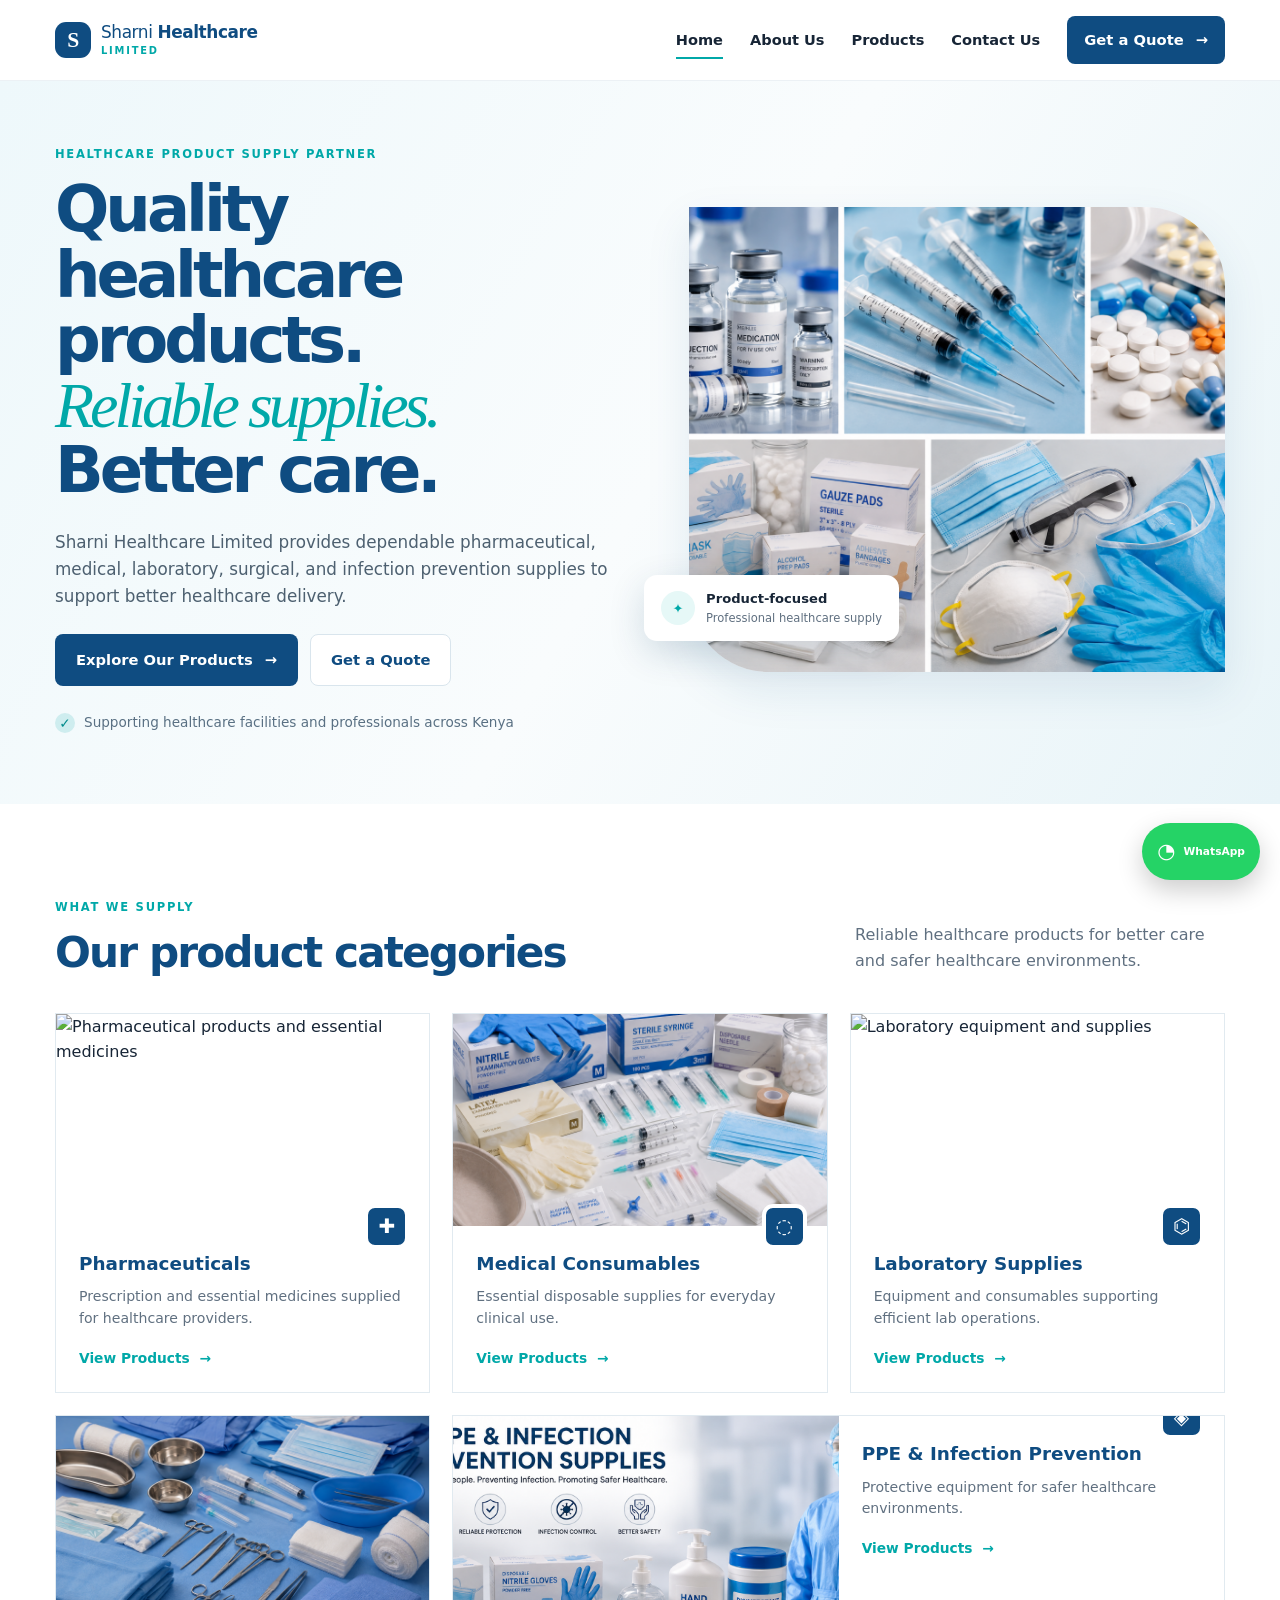
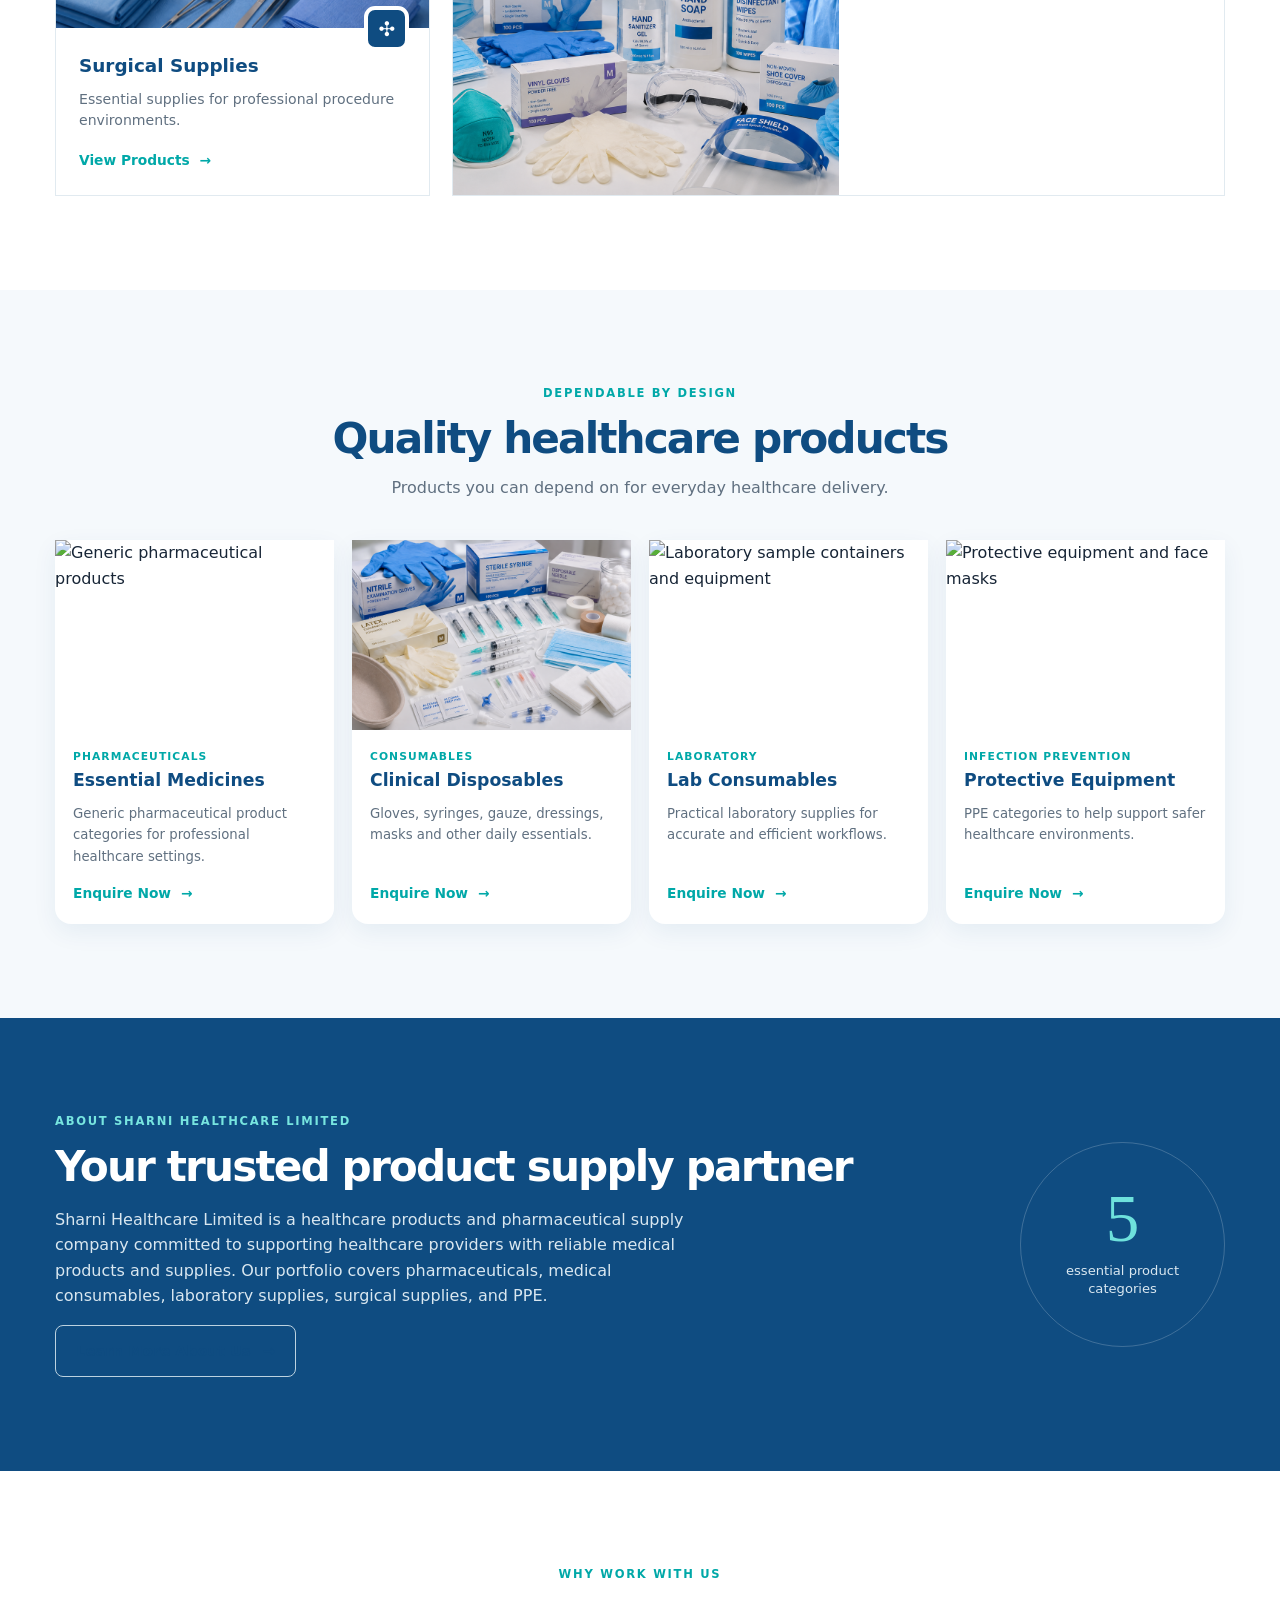
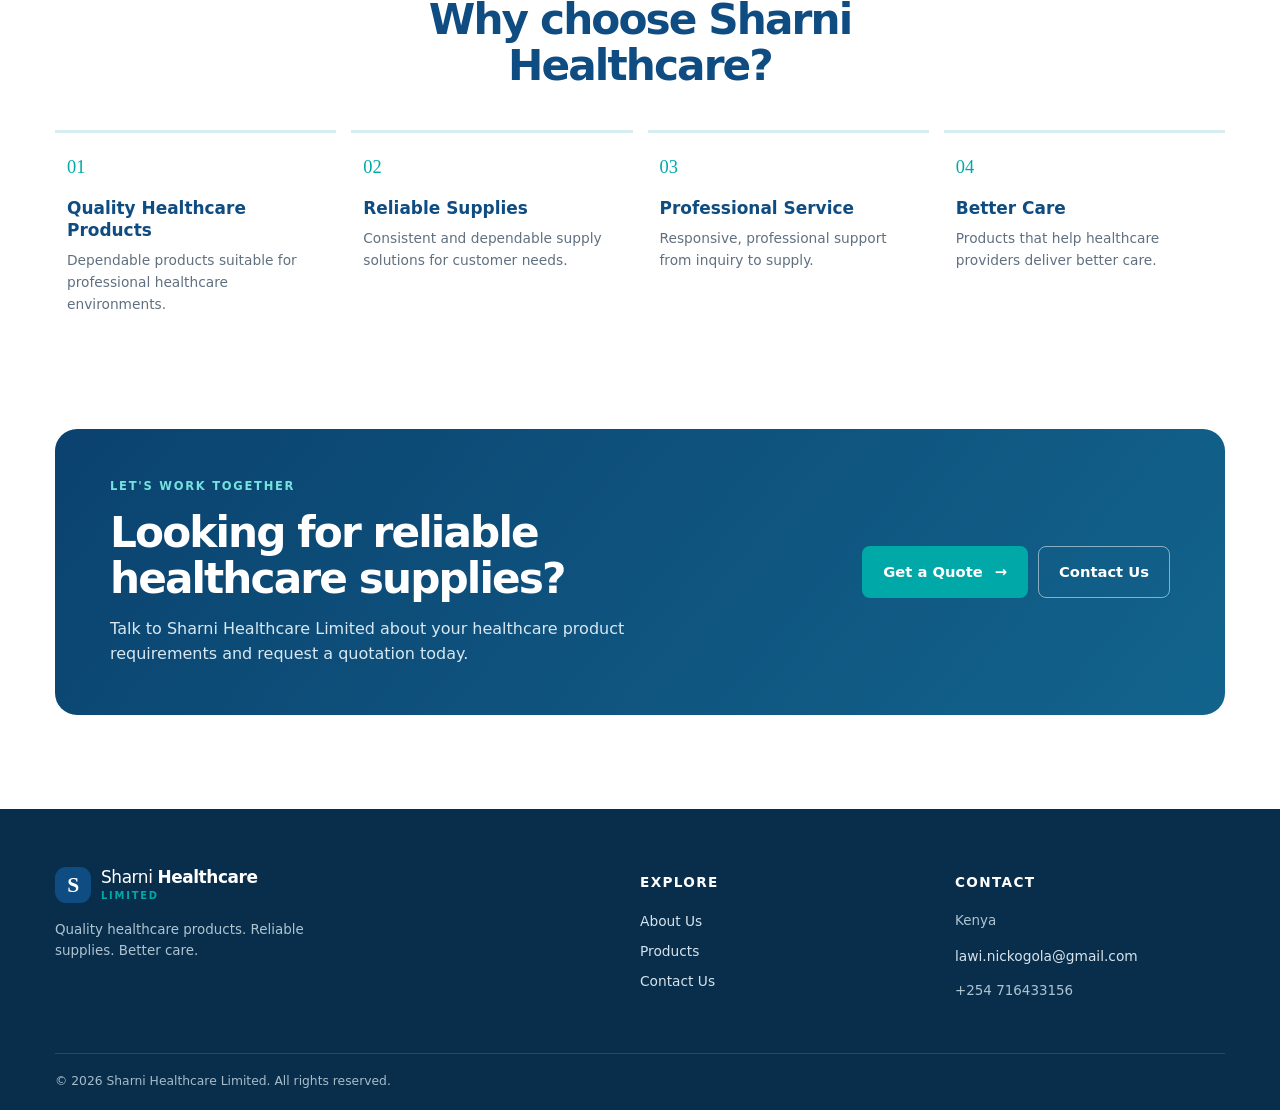
==== commit 45a73043: "surgical supply image" ====
--- a/index.html
+++ b/index.html
@@ -43,7 +43,7 @@
           <article class="category-card reveal"><img src="https://images.unsplash.com/photo-1550572017-4fcdbb59cc32?auto=format&fit=crop&w=900&q=85" alt="Pharmaceutical products and essential medicines"><div class="category-card-content"><span class="card-icon">✚</span><h3>Pharmaceuticals</h3><p>Prescription and essential medicines supplied for healthcare providers.</p><a href="products.html#pharmaceuticals">View Products <b>→</b></a></div></article>
           <article class="category-card reveal"><img src="images/Medical gloves,syranges.png" alt="Medical gloves, syringes and consumables"><div class="category-card-content"><span class="card-icon">◌</span><h3>Medical Consumables</h3><p>Essential disposable supplies for everyday clinical use.</p><a href="products.html#consumables">View Products <b>→</b></a></div></article>
           <article class="category-card reveal"><img src="https://images.unsplash.com/photo-1579165466991-467135ad3110?auto=format&fit=crop&w=900&q=85" alt="Laboratory equipment and supplies"><div class="category-card-content"><span class="card-icon">⌬</span><h3>Laboratory Supplies</h3><p>Equipment and consumables supporting efficient lab operations.</p><a href="products.html#laboratory">View Products <b>→</b></a></div></article>
-          <article class="category-card reveal"><img src="https://images.unsplash.com/photo-1582719478250-c89cae4dc85b?auto=format&fit=crop&w=900&q=85" alt="Surgical supplies and instruments"><div class="category-card-content"><span class="card-icon">✣</span><h3>Surgical Supplies</h3><p>Essential supplies for professional procedure environments.</p><a href="products.html#surgical">View Products <b>→</b></a></div></article>
+          <article class="category-card reveal"><img src="images/surgical supplies.png" alt="Surgical supplies and instruments"><div class="category-card-content"><span class="card-icon">✣</span><h3>Surgical Supplies</h3><p>Essential supplies for professional procedure environments.</p><a href="products.html#surgical">View Products <b>→</b></a></div></article>
           <article class="category-card featured reveal"><img src="images/PPE.png" alt="PPE and infection prevention supplies"><div class="category-card-content"><span class="card-icon">◈</span><h3>PPE &amp; Infection Prevention</h3><p>Protective equipment for safer healthcare environments.</p><a href="products.html#ppe">View Products <b>→</b></a></div></article>
         </div>
       </div>
